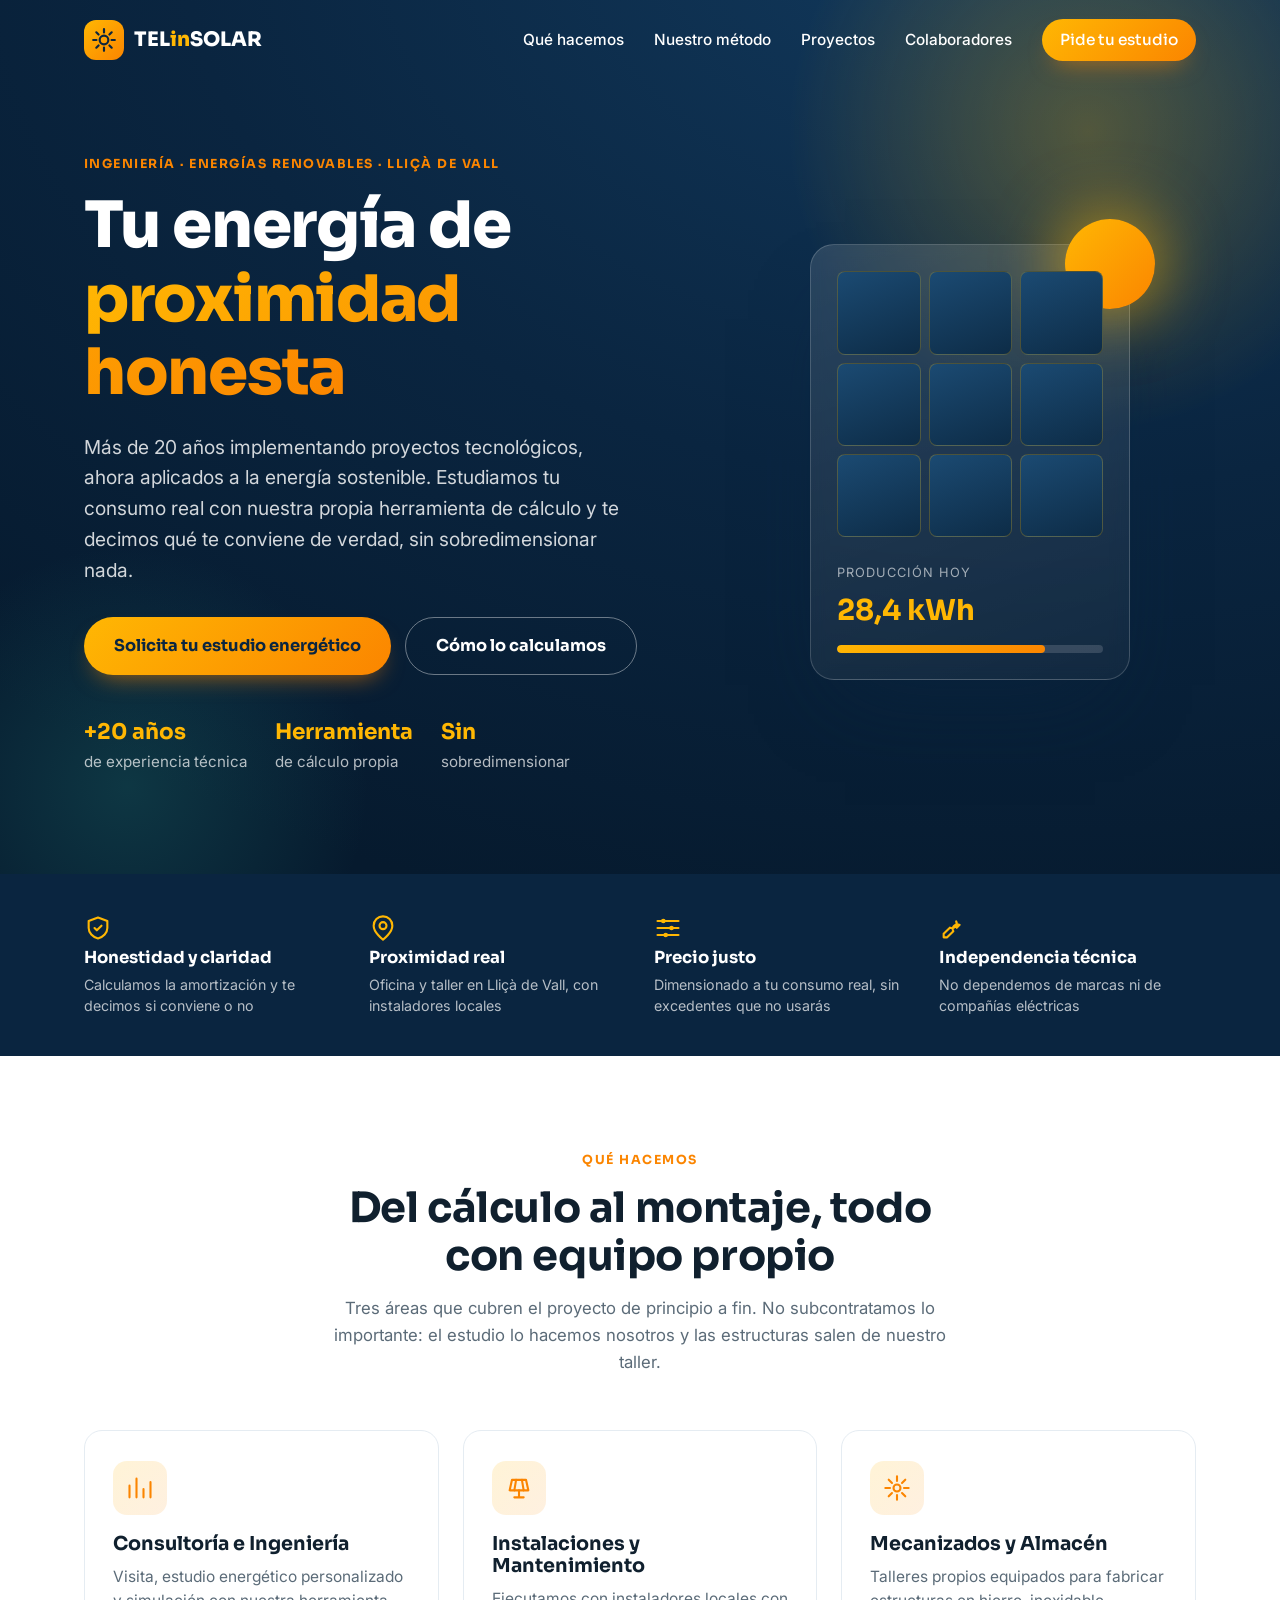
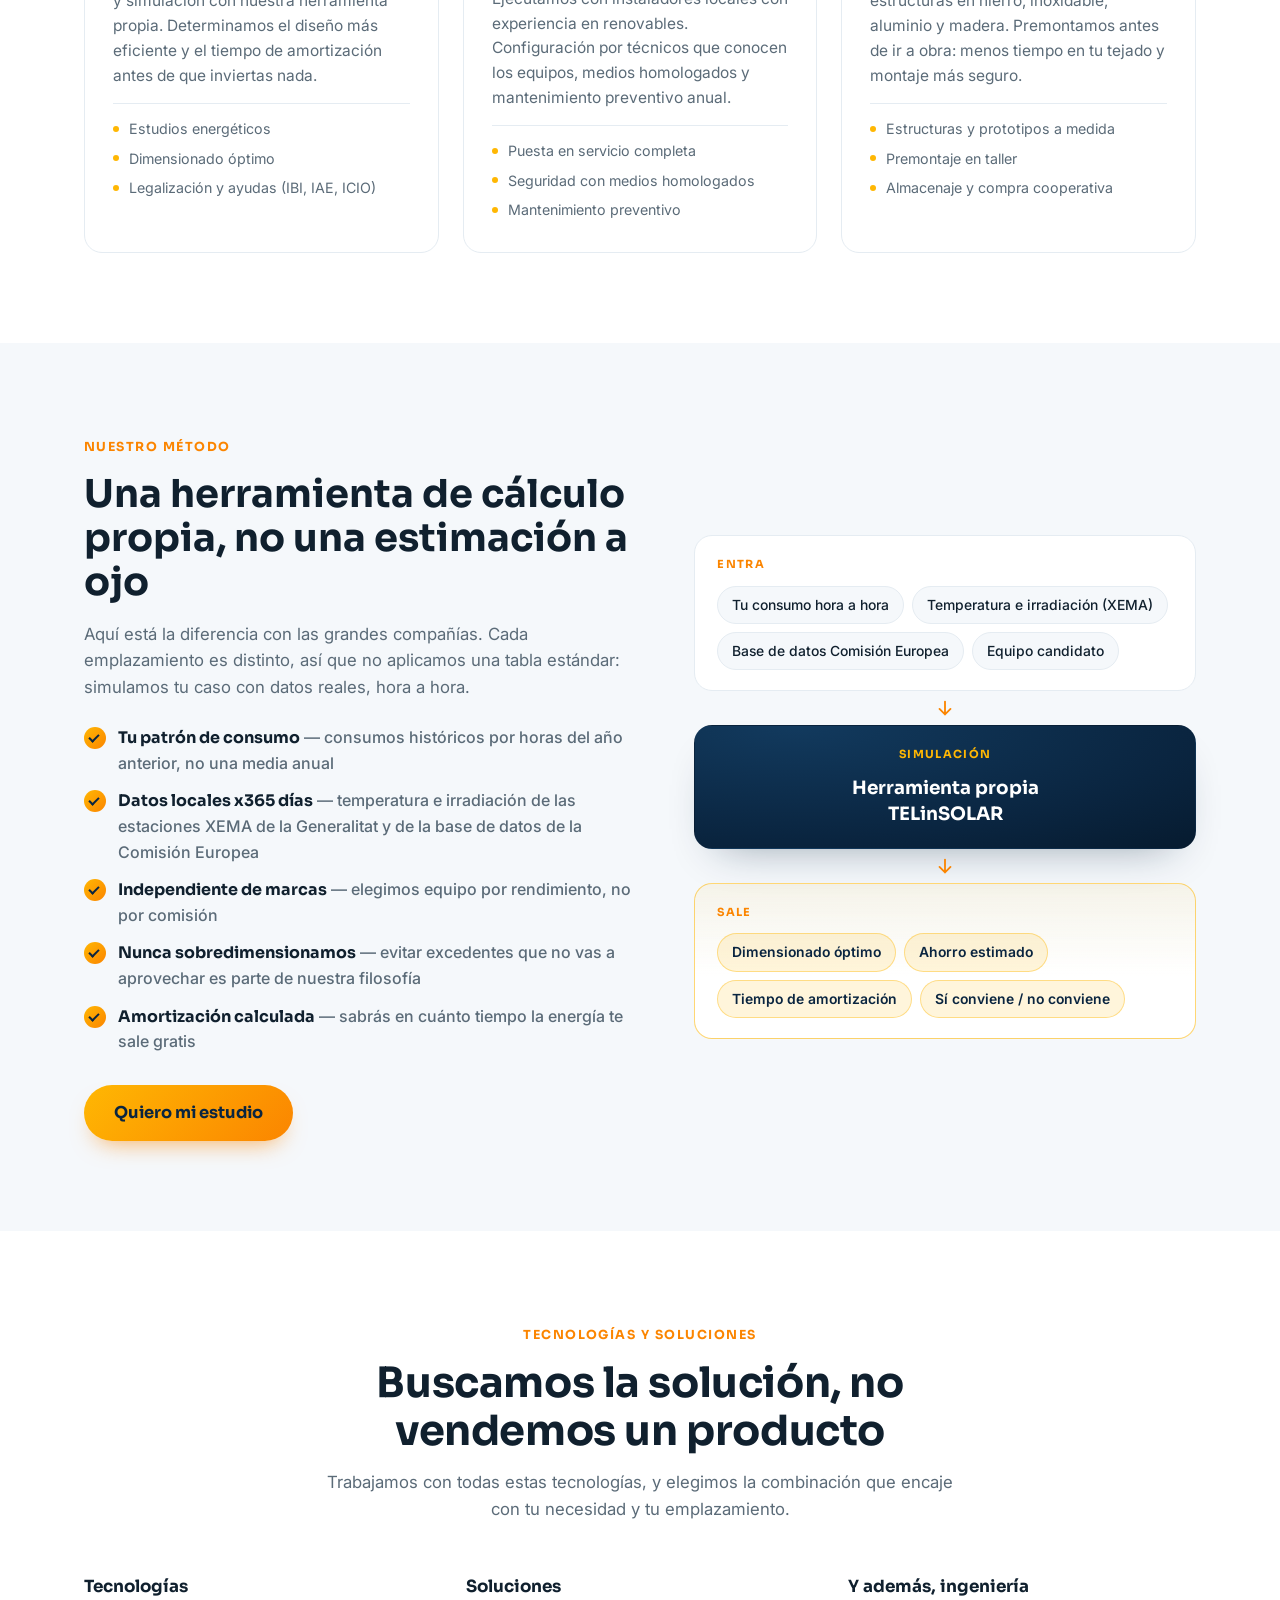
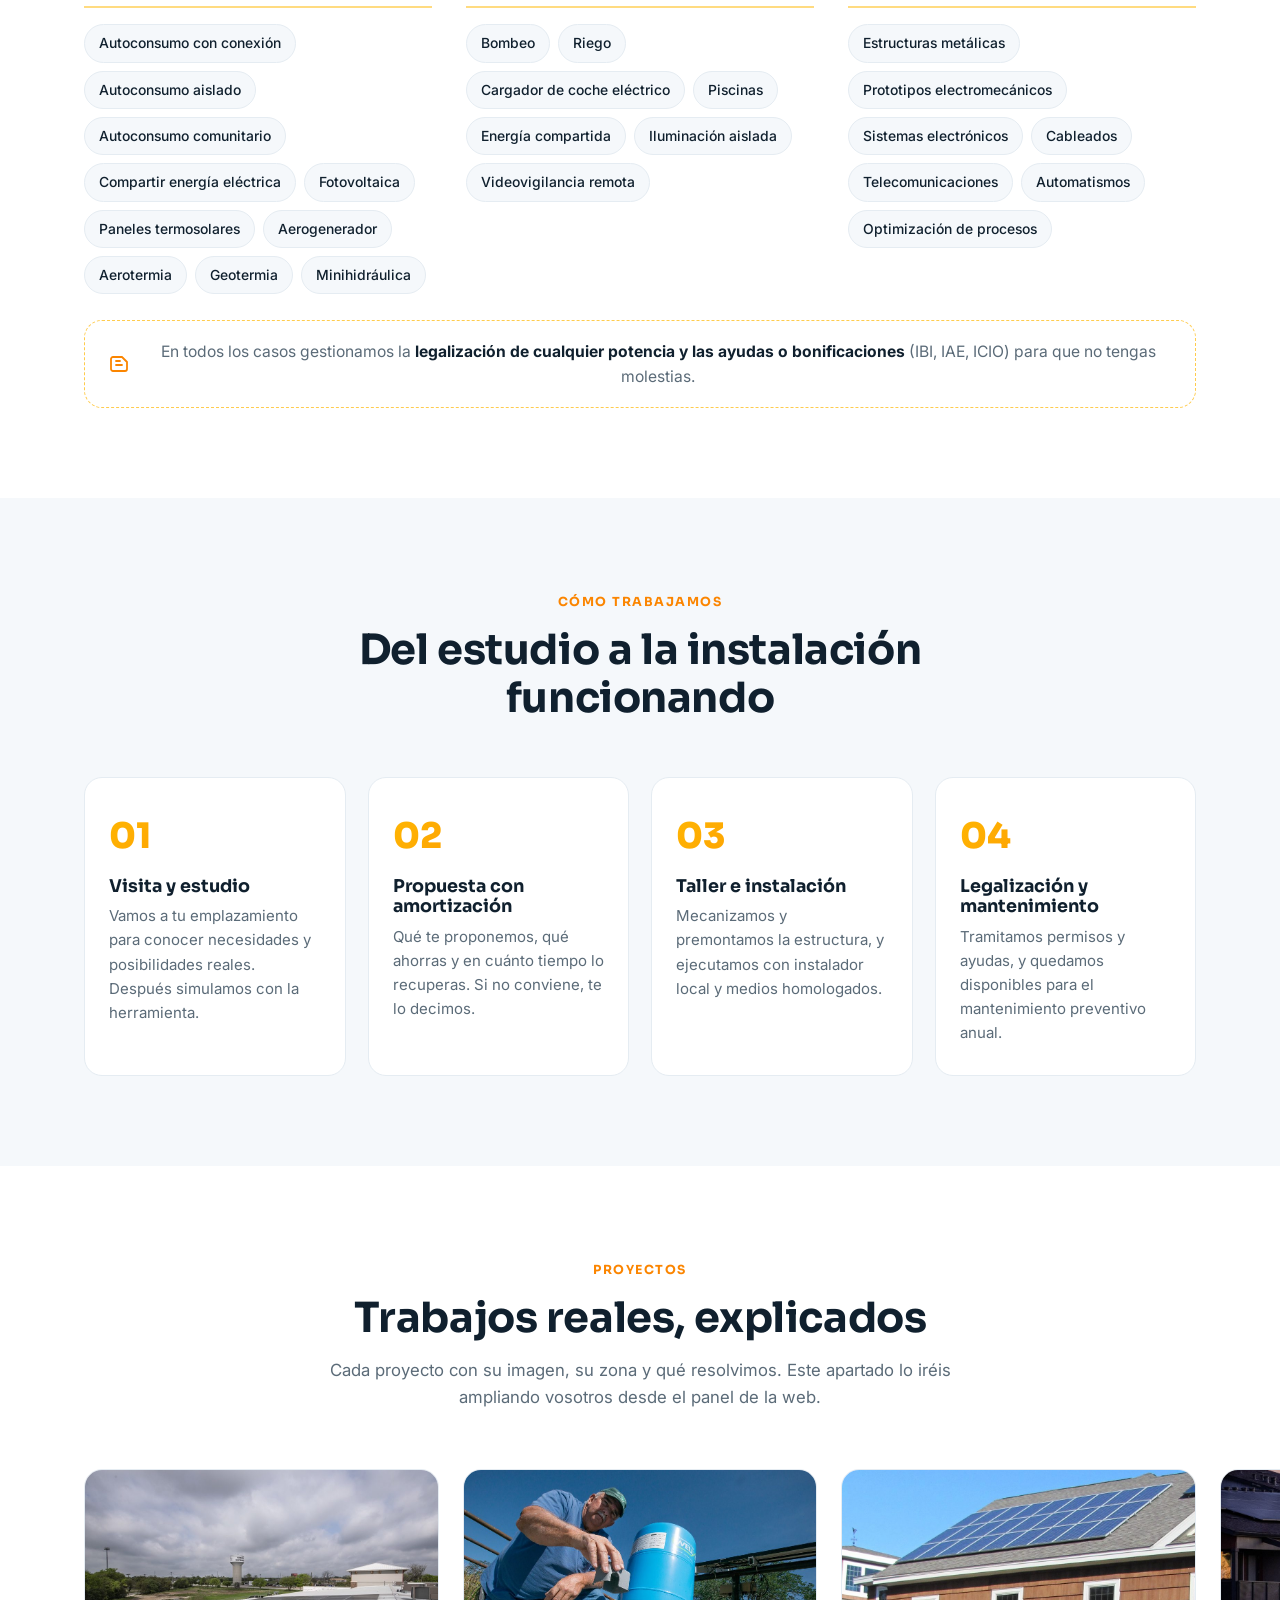
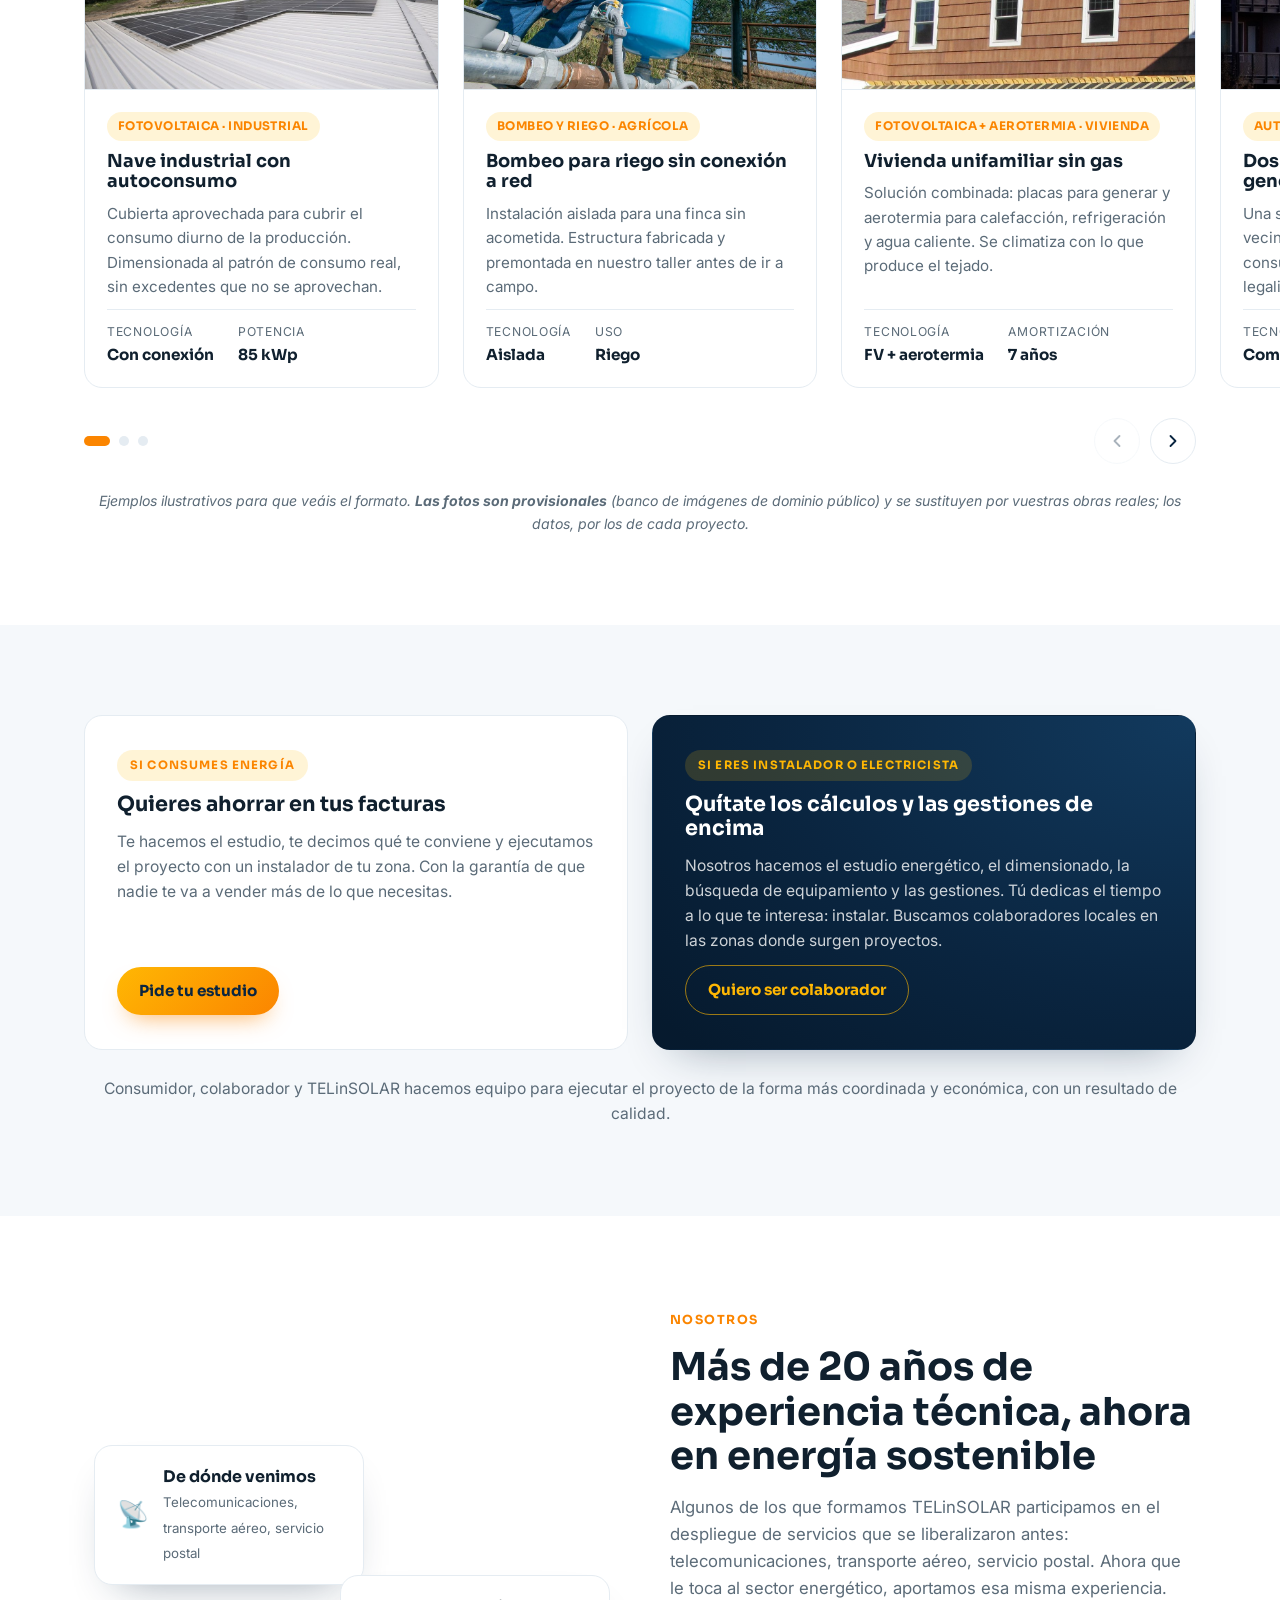
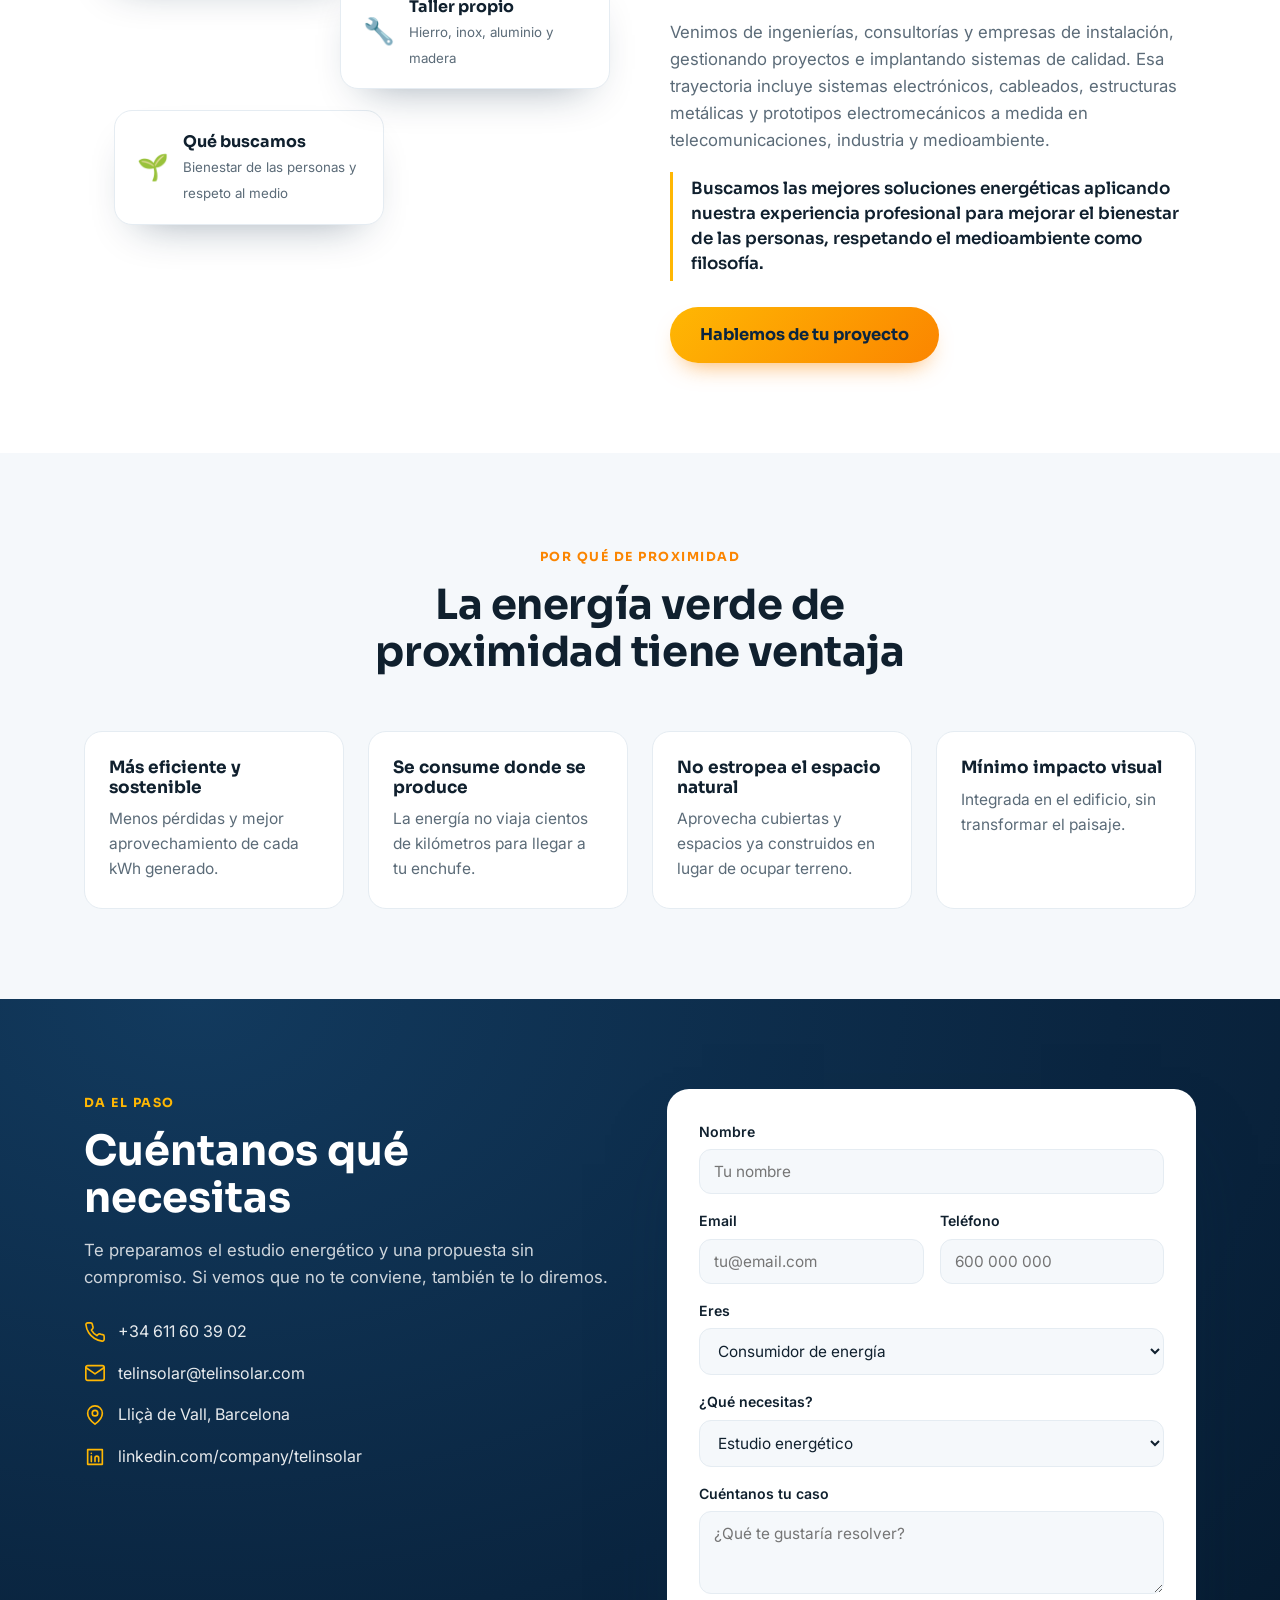
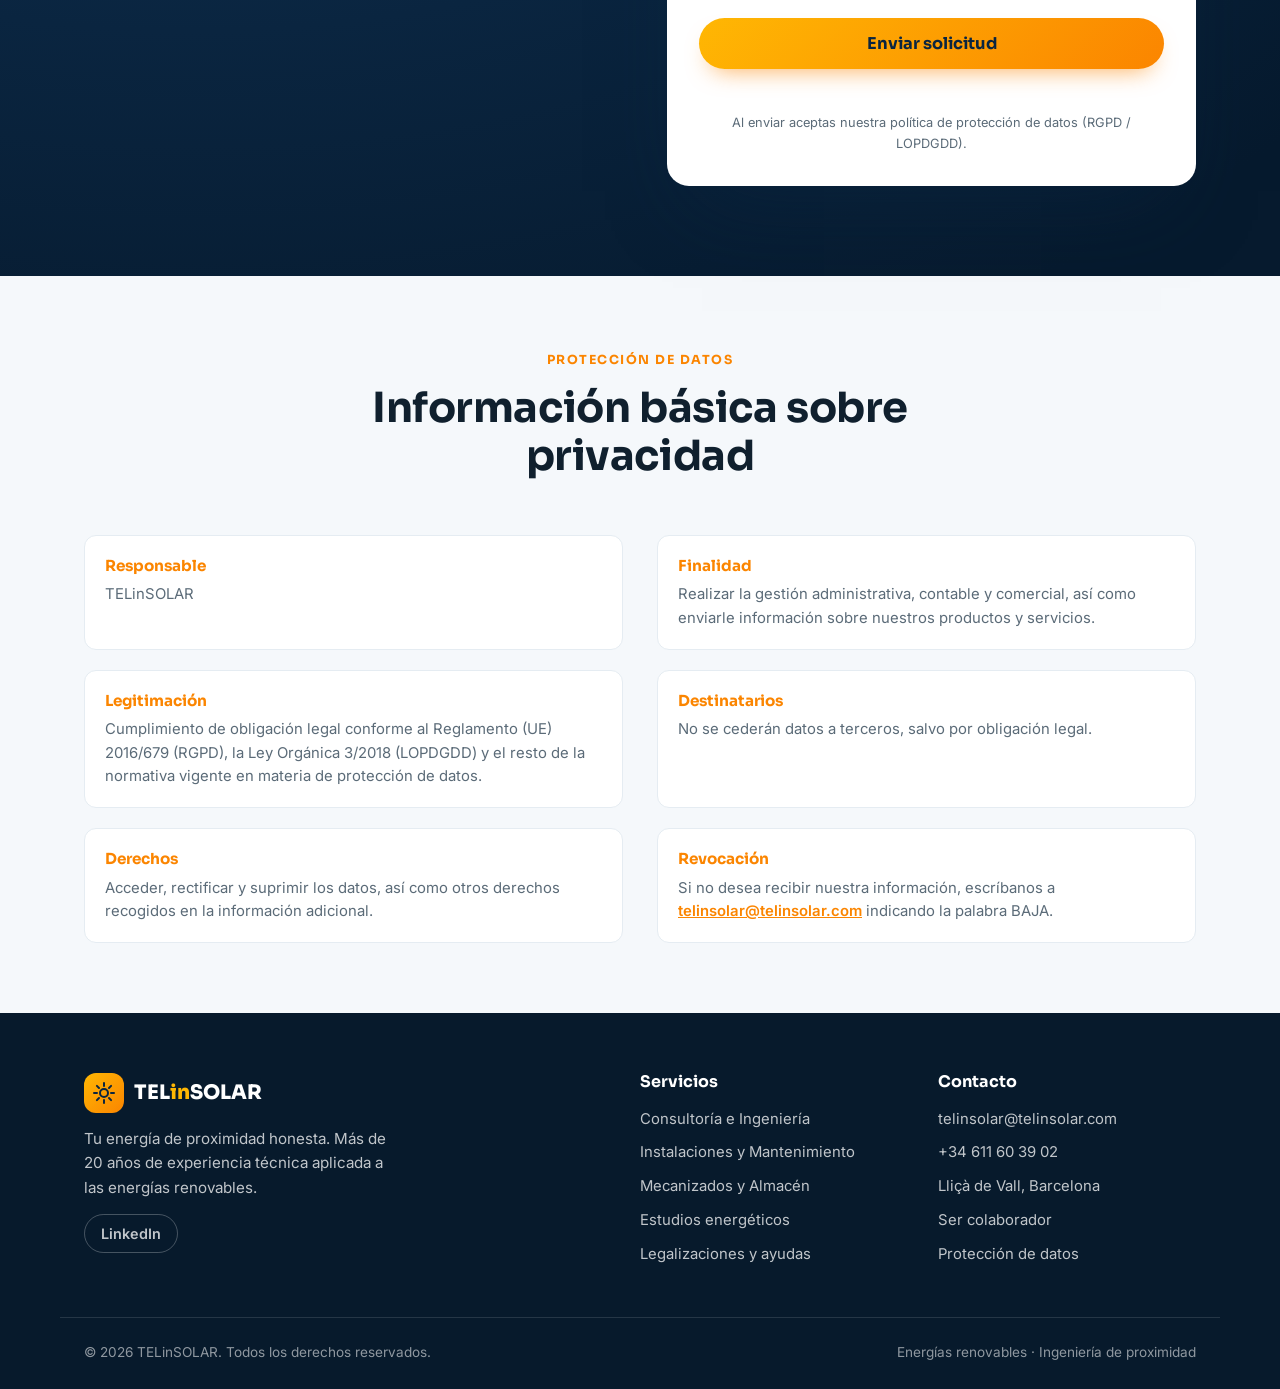
==== static/telinsolar/index.html @ 0b1fdc97 "feat: publish TELinSOLAR mockup at /telinsolar/ Static client mockup served from Hugo's static dir. " ====
<!DOCTYPE html>
<html lang="es">
<head>
    <meta charset="UTF-8">
    <meta name="viewport" content="width=device-width, initial-scale=1.0">
    <meta name="robots" content="noindex, nofollow">
    <!-- Maqueta de trabajo: no indexar. Se retira al publicar en el dominio del cliente. -->
    <title>TELinSOLAR — Tu energía de proximidad honesta | Ingeniería y energías renovables en Lliçà de Vall</title>
    <meta name="description" content="Más de 20 años de experiencia en proyectos tecnológicos y energías renovables. Estudios energéticos con herramienta propia de cálculo, fotovoltaica, termosolar, eólica, aerotermia y geotermia. Ingeniería, instalación, mecanizados y legalizaciones. Lliçà de Vall, Barcelona.">
    <meta name="keywords" content="energía solar, fotovoltaica, autoconsumo, termosolar, eólica, aerotermia, geotermia, minihidráulica, estudios energéticos, legalización instalaciones, Lliçà de Vall, Vallès Oriental, Barcelona">
    <link rel="preconnect" href="https://fonts.googleapis.com">
    <link rel="preconnect" href="https://fonts.gstatic.com" crossorigin>
    <link href="https://fonts.googleapis.com/css2?family=Sora:wght@400;600;700;800&family=Inter:wght@400;500;600&display=swap" rel="stylesheet">
    <link rel="stylesheet" href="styles.css">
</head>
<body>
    <!-- Header -->
    <header class="header" id="header">
        <nav class="nav container">
            <a href="#inicio" class="logo" aria-label="TELinSOLAR inicio">
                <span class="logo-mark" aria-hidden="true">
                    <svg viewBox="0 0 24 24" width="26" height="26" fill="none" stroke="currentColor" stroke-width="2" stroke-linecap="round" stroke-linejoin="round">
                        <circle cx="12" cy="12" r="4"></circle>
                        <path d="M12 2v3M12 19v3M2 12h3M19 12h3M4.9 4.9l2.1 2.1M17 17l2.1 2.1M4.9 19.1l2.1-2.1M17 7l2.1-2.1"></path>
                    </svg>
                </span>
                <span class="logo-text">TEL<strong>in</strong>SOLAR</span>
            </a>
            <ul class="nav-links" id="navLinks">
                <li><a href="#servicios">Qué hacemos</a></li>
                <li><a href="#herramienta">Nuestro método</a></li>
                <li><a href="#proyectos">Proyectos</a></li>
                <li><a href="#colaboradores">Colaboradores</a></li>
                <li><a href="#contacto" class="btn btn-sm">Pide tu estudio</a></li>
            </ul>
            <button class="nav-toggle" id="navToggle" aria-label="Abrir menú" aria-expanded="false">
                <span></span><span></span><span></span>
            </button>
        </nav>
    </header>

    <!-- Hero -->
    <section class="hero" id="inicio">
        <div class="hero-bg" aria-hidden="true"></div>
        <div class="container hero-inner">
            <div class="hero-content">
                <span class="eyebrow">Ingeniería · Energías renovables · Lliçà de Vall</span>
                <h1>Tu energía de<br><span class="grad">proximidad honesta</span></h1>
                <p class="lead">Más de 20 años implementando proyectos tecnológicos, ahora aplicados a la energía sostenible. Estudiamos tu consumo real con nuestra propia herramienta de cálculo y te decimos qué te conviene de verdad, sin sobredimensionar nada.</p>
                <div class="hero-actions">
                    <a href="#contacto" class="btn btn-lg">Solicita tu estudio energético</a>
                    <a href="#herramienta" class="btn btn-ghost btn-lg">Cómo lo calculamos</a>
                </div>
                <ul class="hero-trust">
                    <li><strong>+20 años</strong> de experiencia técnica</li>
                    <li><strong>Herramienta</strong> de cálculo propia</li>
                    <li><strong>Sin</strong> sobredimensionar</li>
                </ul>
            </div>
            <div class="hero-panel" aria-hidden="true">
                <div class="panel-card">
                    <div class="panel-sun"></div>
                    <div class="panel-grid">
                        <span></span><span></span><span></span>
                        <span></span><span></span><span></span>
                        <span></span><span></span><span></span>
                    </div>
                    <div class="panel-stat">
                        <span class="panel-stat-label">Producción hoy</span>
                        <span class="panel-stat-value">28,4 kWh</span>
                        <div class="panel-bar"><i></i></div>
                    </div>
                </div>
            </div>
        </div>
    </section>

    <!-- Pillars strip -->
    <section class="strip">
        <div class="container strip-inner">
            <div class="pillar">
                <svg viewBox="0 0 24 24" fill="none" stroke="currentColor" stroke-width="1.8" stroke-linecap="round" stroke-linejoin="round" aria-hidden="true"><path d="M12 3 4 6v6c0 4.2 3.4 7.8 8 9 4.6-1.2 8-4.8 8-9V6l-8-3Z"></path><path d="m9 12 2 2 4-4"></path></svg>
                <strong>Honestidad y claridad</strong>
                <span>Calculamos la amortización y te decimos si conviene o no</span>
            </div>
            <div class="pillar">
                <svg viewBox="0 0 24 24" fill="none" stroke="currentColor" stroke-width="1.8" stroke-linecap="round" stroke-linejoin="round" aria-hidden="true"><path d="M20 10c0 6-8 12-8 12s-8-6-8-12a8 8 0 0 1 16 0Z"></path><circle cx="12" cy="10" r="3"></circle></svg>
                <strong>Proximidad real</strong>
                <span>Oficina y taller en Lliçà de Vall, con instaladores locales</span>
            </div>
            <div class="pillar">
                <svg viewBox="0 0 24 24" fill="none" stroke="currentColor" stroke-width="1.8" stroke-linecap="round" stroke-linejoin="round" aria-hidden="true"><path d="M3 6h18M3 12h18M3 18h18"></path><circle cx="8" cy="6" r="2" fill="currentColor" stroke="none"></circle><circle cx="15" cy="12" r="2" fill="currentColor" stroke="none"></circle><circle cx="10" cy="18" r="2" fill="currentColor" stroke="none"></circle></svg>
                <strong>Precio justo</strong>
                <span>Dimensionado a tu consumo real, sin excedentes que no usarás</span>
            </div>
            <div class="pillar">
                <svg viewBox="0 0 24 24" fill="none" stroke="currentColor" stroke-width="1.8" stroke-linecap="round" stroke-linejoin="round" aria-hidden="true"><path d="M14.7 6.3a4 4 0 0 1-5.4 5.4L4 17v3h3l5.3-5.3a4 4 0 0 1 5.4-5.4l-2.5 2.5"></path></svg>
                <strong>Independencia técnica</strong>
                <span>No dependemos de marcas ni de compañías eléctricas</span>
            </div>
        </div>
    </section>

    <!-- Services: their 3 real pillars -->
    <section class="section" id="servicios">
        <div class="container">
            <div class="section-head">
                <span class="eyebrow">Qué hacemos</span>
                <h2>Del cálculo al montaje, todo con equipo propio</h2>
                <p>Tres áreas que cubren el proyecto de principio a fin. No subcontratamos lo importante: el estudio lo hacemos nosotros y las estructuras salen de nuestro taller.</p>
            </div>
            <div class="cards cards-3">
                <article class="card">
                    <div class="card-icon">
                        <svg viewBox="0 0 24 24" fill="none" stroke="currentColor" stroke-width="1.8" stroke-linecap="round" stroke-linejoin="round"><path d="M3 20V10M9 20V4M15 20v-7M21 20V7"></path></svg>
                    </div>
                    <h3>Consultoría e Ingeniería</h3>
                    <p>Visita, estudio energético personalizado y simulación con nuestra herramienta propia. Determinamos el diseño más eficiente y el tiempo de amortización antes de que inviertas nada.</p>
                    <ul class="mini-list">
                        <li>Estudios energéticos</li>
                        <li>Dimensionado óptimo</li>
                        <li>Legalización y ayudas (IBI, IAE, ICIO)</li>
                    </ul>
                </article>
                <article class="card">
                    <div class="card-icon">
                        <svg viewBox="0 0 24 24" fill="none" stroke="currentColor" stroke-width="1.8" stroke-linecap="round" stroke-linejoin="round"><path d="M4 14h16l-2-9H6l-2 9Z"></path><path d="M12 14v6M8 20h8M9.5 5 8 14M14.5 5 16 14"></path></svg>
                    </div>
                    <h3>Instalaciones y Mantenimiento</h3>
                    <p>Ejecutamos con instaladores locales con experiencia en renovables. Configuración por técnicos que conocen los equipos, medios homologados y mantenimiento preventivo anual.</p>
                    <ul class="mini-list">
                        <li>Puesta en servicio completa</li>
                        <li>Seguridad con medios homologados</li>
                        <li>Mantenimiento preventivo</li>
                    </ul>
                </article>
                <article class="card">
                    <div class="card-icon">
                        <svg viewBox="0 0 24 24" fill="none" stroke="currentColor" stroke-width="1.8" stroke-linecap="round" stroke-linejoin="round"><path d="M12 2v4M12 18v4M4.9 4.9l2.8 2.8M16.3 16.3l2.8 2.8M2 12h4M18 12h4M4.9 19.1l2.8-2.8M16.3 7.7l2.8-2.8"></path><circle cx="12" cy="12" r="3"></circle></svg>
                    </div>
                    <h3>Mecanizados y Almacén</h3>
                    <p>Talleres propios equipados para fabricar estructuras en hierro, inoxidable, aluminio y madera. Premontamos antes de ir a obra: menos tiempo en tu tejado y montaje más seguro.</p>
                    <ul class="mini-list">
                        <li>Estructuras y prototipos a medida</li>
                        <li>Premontaje en taller</li>
                        <li>Almacenaje y compra cooperativa</li>
                    </ul>
                </article>
            </div>
        </div>
    </section>

    <!-- The proprietary tool: their strongest differentiator -->
    <section class="section section-alt" id="herramienta">
        <div class="container tool-grid">
            <div class="tool-content">
                <span class="eyebrow">Nuestro método</span>
                <h2>Una herramienta de cálculo propia, no una estimación a ojo</h2>
                <p>Aquí está la diferencia con las grandes compañías. Cada emplazamiento es distinto, así que no aplicamos una tabla estándar: simulamos tu caso con datos reales, hora a hora.</p>
                <ul class="check-list">
                    <li><strong>Tu patrón de consumo</strong> — consumos históricos por horas del año anterior, no una media anual</li>
                    <li><strong>Datos locales x365 días</strong> — temperatura e irradiación de las estaciones XEMA de la Generalitat y de la base de datos de la Comisión Europea</li>
                    <li><strong>Independiente de marcas</strong> — elegimos equipo por rendimiento, no por comisión</li>
                    <li><strong>Nunca sobredimensionamos</strong> — evitar excedentes que no vas a aprovechar es parte de nuestra filosofía</li>
                    <li><strong>Amortización calculada</strong> — sabrás en cuánto tiempo la energía te sale gratis</li>
                </ul>
                <a href="#contacto" class="btn btn-lg">Quiero mi estudio</a>
            </div>
            <div class="tool-visual" role="img" aria-label="Esquema del método: entran tu patrón de consumo, los datos meteorológicos locales y las características del equipo; la herramienta simula; y sale el dimensionado óptimo con su amortización.">
                <div class="flow-step">
                    <span class="flow-label">Entra</span>
                    <div class="flow-items">
                        <span class="chip">Tu consumo hora a hora</span>
                        <span class="chip">Temperatura e irradiación (XEMA)</span>
                        <span class="chip">Base de datos Comisión Europea</span>
                        <span class="chip">Equipo candidato</span>
                    </div>
                </div>
                <div class="flow-arrow" aria-hidden="true">
                    <svg viewBox="0 0 24 24" fill="none" stroke="currentColor" stroke-width="2" stroke-linecap="round" stroke-linejoin="round"><path d="M12 5v14M6 13l6 6 6-6"></path></svg>
                </div>
                <div class="flow-step flow-core">
                    <span class="flow-label light">Simulación</span>
                    <strong>Herramienta propia<br>TELinSOLAR</strong>
                </div>
                <div class="flow-arrow" aria-hidden="true">
                    <svg viewBox="0 0 24 24" fill="none" stroke="currentColor" stroke-width="2" stroke-linecap="round" stroke-linejoin="round"><path d="M12 5v14M6 13l6 6 6-6"></path></svg>
                </div>
                <div class="flow-step flow-out">
                    <span class="flow-label">Sale</span>
                    <div class="flow-items">
                        <span class="chip chip-out">Dimensionado óptimo</span>
                        <span class="chip chip-out">Ahorro estimado</span>
                        <span class="chip chip-out">Tiempo de amortización</span>
                        <span class="chip chip-out">Sí conviene / no conviene</span>
                    </div>
                </div>
            </div>
        </div>
    </section>

    <!-- Technologies & solutions -->
    <section class="section" id="tecnologias">
        <div class="container">
            <div class="section-head">
                <span class="eyebrow">Tecnologías y soluciones</span>
                <h2>Buscamos la solución, no vendemos un producto</h2>
                <p>Trabajamos con todas estas tecnologías, y elegimos la combinación que encaje con tu necesidad y tu emplazamiento.</p>
            </div>
            <div class="taggroups">
                <div class="taggroup">
                    <h3>Tecnologías</h3>
                    <div class="tagcloud">
                        <span class="chip">Autoconsumo con conexión</span>
                        <span class="chip">Autoconsumo aislado</span>
                        <span class="chip">Autoconsumo comunitario</span>
                        <span class="chip">Compartir energía eléctrica</span>
                        <span class="chip">Fotovoltaica</span>
                        <span class="chip">Paneles termosolares</span>
                        <span class="chip">Aerogenerador</span>
                        <span class="chip">Aerotermia</span>
                        <span class="chip">Geotermia</span>
                        <span class="chip">Minihidráulica</span>
                    </div>
                </div>
                <div class="taggroup">
                    <h3>Soluciones</h3>
                    <div class="tagcloud">
                        <span class="chip">Bombeo</span>
                        <span class="chip">Riego</span>
                        <span class="chip">Cargador de coche eléctrico</span>
                        <span class="chip">Piscinas</span>
                        <span class="chip">Energía compartida</span>
                        <span class="chip">Iluminación aislada</span>
                        <span class="chip">Videovigilancia remota</span>
                    </div>
                </div>
                <div class="taggroup">
                    <h3>Y además, ingeniería</h3>
                    <div class="tagcloud">
                        <span class="chip">Estructuras metálicas</span>
                        <span class="chip">Prototipos electromecánicos</span>
                        <span class="chip">Sistemas electrónicos</span>
                        <span class="chip">Cableados</span>
                        <span class="chip">Telecomunicaciones</span>
                        <span class="chip">Automatismos</span>
                        <span class="chip">Optimización de procesos</span>
                    </div>
                </div>
            </div>
            <div class="hub-base">
                <svg viewBox="0 0 24 24" fill="none" stroke="currentColor" stroke-width="1.8" stroke-linecap="round" stroke-linejoin="round" aria-hidden="true"><path d="M4 17V7a2 2 0 0 1 2-2h9l5 5v7a2 2 0 0 1-2 2H6a2 2 0 0 1-2-2Z"></path><path d="M9 9h4M9 13h6"></path></svg>
                <span>En todos los casos gestionamos la <strong>legalización de cualquier potencia y las ayudas o bonificaciones</strong> (IBI, IAE, ICIO) para que no tengas molestias.</span>
            </div>
        </div>
    </section>

    <!-- Process -->
    <section class="section section-alt" id="proceso">
        <div class="container">
            <div class="section-head">
                <span class="eyebrow">Cómo trabajamos</span>
                <h2>Del estudio a la instalación funcionando</h2>
            </div>
            <div class="steps">
                <div class="step">
                    <span class="step-num">01</span>
                    <h3>Visita y estudio</h3>
                    <p>Vamos a tu emplazamiento para conocer necesidades y posibilidades reales. Después simulamos con la herramienta.</p>
                </div>
                <div class="step">
                    <span class="step-num">02</span>
                    <h3>Propuesta con amortización</h3>
                    <p>Qué te proponemos, qué ahorras y en cuánto tiempo lo recuperas. Si no conviene, te lo decimos.</p>
                </div>
                <div class="step">
                    <span class="step-num">03</span>
                    <h3>Taller e instalación</h3>
                    <p>Mecanizamos y premontamos la estructura, y ejecutamos con instalador local y medios homologados.</p>
                </div>
                <div class="step">
                    <span class="step-num">04</span>
                    <h3>Legalización y mantenimiento</h3>
                    <p>Tramitamos permisos y ayudas, y quedamos disponibles para el mantenimiento preventivo anual.</p>
                </div>
            </div>
        </div>
    </section>

    <!-- Projects carousel -->
    <section class="section" id="proyectos">
        <div class="container">
            <div class="section-head">
                <span class="eyebrow">Proyectos</span>
                <h2>Trabajos reales, explicados</h2>
                <p>Cada proyecto con su imagen, su zona y qué resolvimos. Este apartado lo iréis ampliando vosotros desde el panel de la web.</p>
            </div>
        </div>

        <div class="carousel" role="region" aria-roledescription="carrusel" aria-label="Proyectos de TELinSOLAR">
            <ul class="carousel-track" id="projectsTrack" tabindex="0" aria-label="Lista de proyectos. Usa las flechas del teclado para desplazarte.">
                <li class="project-card">
                    <div class="pv">
                        <img src="assets/img/proyecto-01-nave-industrial.jpg"
                             width="1024" height="640"
                             alt="Cubierta metálica de nave industrial cubierta de placas fotovoltaicas"
                             loading="lazy" decoding="async">
                    </div>
                    <div class="project-body">
                        <span class="tag">Fotovoltaica · Industrial</span>
                        <h3>Nave industrial con autoconsumo</h3>
                        <p>Cubierta aprovechada para cubrir el consumo diurno de la producción. Dimensionada al patrón de consumo real, sin excedentes que no se aprovechan.</p>
                        <ul class="project-meta">
                            <li><span>Tecnología</span><strong>Con conexión</strong></li>
                            <li><span>Potencia</span><strong>85 kWp</strong></li>
                        </ul>
                    </div>
                </li>

                <li class="project-card">
                    <div class="pv">
                        <img src="assets/img/proyecto-02-bombeo-riego.jpg"
                             width="1023" height="639"
                             alt="Técnico ajustando un grupo de bombeo alimentado con energía solar en una finca"
                             loading="lazy" decoding="async">
                    </div>
                    <div class="project-body">
                        <span class="tag">Bombeo y riego · Agrícola</span>
                        <h3>Bombeo para riego sin conexión a red</h3>
                        <p>Instalación aislada para una finca sin acometida. Estructura fabricada y premontada en nuestro taller antes de ir a campo.</p>
                        <ul class="project-meta">
                            <li><span>Tecnología</span><strong>Aislada</strong></li>
                            <li><span>Uso</span><strong>Riego</strong></li>
                        </ul>
                    </div>
                </li>

                <li class="project-card">
                    <div class="pv">
                        <img src="assets/img/proyecto-03-vivienda-aerotermia.jpg"
                             width="1024" height="640"
                             alt="Vivienda unifamiliar con placas solares instaladas en el tejado"
                             loading="lazy" decoding="async">
                    </div>
                    <div class="project-body">
                        <span class="tag">Fotovoltaica + Aerotermia · Vivienda</span>
                        <h3>Vivienda unifamiliar sin gas</h3>
                        <p>Solución combinada: placas para generar y aerotermia para calefacción, refrigeración y agua caliente. Se climatiza con lo que produce el tejado.</p>
                        <ul class="project-meta">
                            <li><span>Tecnología</span><strong>FV + aerotermia</strong></li>
                            <li><span>Amortización</span><strong>7 años</strong></li>
                        </ul>
                    </div>
                </li>

                <li class="project-card">
                    <div class="pv">
                        <img src="assets/img/proyecto-04-autoconsumo-comunitario.jpg"
                             width="960" height="600"
                             alt="Bloque de viviendas con placas solares en la cubierta al atardecer"
                             loading="lazy" decoding="async">
                    </div>
                    <div class="project-body">
                        <span class="tag">Autoconsumo comunitario · Vecinos</span>
                        <h3>Dos bloques compartiendo generación</h3>
                        <p>Una sola instalación repartida entre varios vecinos, con el reparto ajustado al consumo de cada vivienda. Tramitación y legalización incluidas.</p>
                        <ul class="project-meta">
                            <li><span>Tecnología</span><strong>Comunitario</strong></li>
                            <li><span>Viviendas</span><strong>14</strong></li>
                        </ul>
                    </div>
                </li>

                <li class="project-card">
                    <div class="pv">
                        <img src="assets/img/proyecto-05-cargador-ve.jpg"
                             width="1024" height="640"
                             alt="Coche eléctrico conectado a un punto de recarga"
                             loading="lazy" decoding="async">
                    </div>
                    <div class="project-body">
                        <span class="tag">Cargador VE · Comercio</span>
                        <h3>Punto de recarga alimentado con solar</h3>
                        <p>Cargador para vehículo eléctrico integrado con la instalación fotovoltaica, para recargar con energía propia en las horas de sol.</p>
                        <ul class="project-meta">
                            <li><span>Tecnología</span><strong>FV + recarga</strong></li>
                            <li><span>Puntos</span><strong>2</strong></li>
                        </ul>
                    </div>
                </li>

                <li class="project-card">
                    <div class="pv">
                        <img src="assets/img/proyecto-06-termosolar-acs.jpg"
                             width="1024" height="640"
                             alt="Batería de captadores solares inclinados sobre una cubierta plana"
                             loading="lazy" decoding="async">
                    </div>
                    <div class="project-body">
                        <span class="tag">Termosolar · Agua caliente</span>
                        <h3>Paneles termosolares para ACS</h3>
                        <p>Agua caliente sanitaria aprovechando el sol directamente, con acumulador. Apoyo a la calefacción en los meses fríos.</p>
                        <ul class="project-meta">
                            <li><span>Tecnología</span><strong>Termosolar</strong></li>
                            <li><span>Acumulación</span><strong>300 l</strong></li>
                        </ul>
                    </div>
                </li>

                <li class="project-card">
                    <div class="pv">
                        <img src="assets/img/proyecto-07-estructura-mecanizados.jpg"
                             width="1200" height="750"
                             alt="Estructura metálica galvanizada montada para soportar equipos"
                             loading="lazy" decoding="async">
                    </div>
                    <div class="project-body">
                        <span class="tag">Mecanizados · Prototipo</span>
                        <h3>Estructura y prototipo a medida</h3>
                        <p>Cuando la solución estándar no existe, la fabricamos. Estructura en inoxidable y aluminio, verificada y premontada en taller antes de subir a obra.</p>
                        <ul class="project-meta">
                            <li><span>Material</span><strong>Inox / aluminio</strong></li>
                            <li><span>Premontaje</span><strong>En taller</strong></li>
                        </ul>
                    </div>
                </li>

                <li class="project-card">
                    <div class="pv">
                        <img src="assets/img/proyecto-08-aislada-vigilancia.jpg"
                             width="960" height="600"
                             alt="Dos cámaras de videovigilancia sobre un poste contra el cielo"
                             loading="lazy" decoding="async">
                    </div>
                    <div class="project-body">
                        <span class="tag">Aislada · Vigilancia e iluminación</span>
                        <h3>Iluminación y videovigilancia remota</h3>
                        <p>Punto autónomo sin acometida eléctrica: alumbrado y cámara alimentados con solar y batería, con acceso remoto a las imágenes.</p>
                        <ul class="project-meta">
                            <li><span>Tecnología</span><strong>Aislada</strong></li>
                            <li><span>Conexión</span><strong>Remota</strong></li>
                        </ul>
                    </div>
                </li>
            </ul>

            <div class="container carousel-foot">
                <div class="carousel-dots" id="projectsDots" role="group" aria-label="Ir a un grupo de proyectos"></div>
                <div class="carousel-nav">
                    <button type="button" class="carousel-btn" id="projectsPrev" aria-label="Proyectos anteriores">
                        <svg viewBox="0 0 24 24" fill="none" stroke="currentColor" stroke-width="2.2" stroke-linecap="round" stroke-linejoin="round" aria-hidden="true"><path d="M15 18l-6-6 6-6"></path></svg>
                    </button>
                    <button type="button" class="carousel-btn" id="projectsNext" aria-label="Proyectos siguientes">
                        <svg viewBox="0 0 24 24" fill="none" stroke="currentColor" stroke-width="2.2" stroke-linecap="round" stroke-linejoin="round" aria-hidden="true"><path d="M9 6l6 6-6 6"></path></svg>
                    </button>
                </div>
            </div>
        </div>

        <div class="container">
            <p class="projects-note">Ejemplos ilustrativos para que veáis el formato. <strong>Las fotos son provisionales</strong> (banco de imágenes de dominio público) y se sustituyen por vuestras obras reales; los datos, por los de cada proyecto.</p>
        </div>
    </section>

    <!-- Collaborators: the B2B funnel -->
    <section class="section section-alt" id="colaboradores">
        <div class="container collab-grid">
            <div class="collab-card">
                <span class="collab-badge">Si consumes energía</span>
                <h3>Quieres ahorrar en tus facturas</h3>
                <p>Te hacemos el estudio, te decimos qué te conviene y ejecutamos el proyecto con un instalador de tu zona. Con la garantía de que nadie te va a vender más de lo que necesitas.</p>
                <a href="#contacto" class="btn">Pide tu estudio</a>
            </div>
            <div class="collab-card collab-card-alt">
                <span class="collab-badge">Si eres instalador o electricista</span>
                <h3>Quítate los cálculos y las gestiones de encima</h3>
                <p>Nosotros hacemos el estudio energético, el dimensionado, la búsqueda de equipamiento y las gestiones. Tú dedicas el tiempo a lo que te interesa: instalar. Buscamos colaboradores locales en las zonas donde surgen proyectos.</p>
                <a href="#contacto" class="btn btn-outline">Quiero ser colaborador</a>
            </div>
        </div>
        <div class="container">
            <p class="collab-note">Consumidor, colaborador y TELinSOLAR hacemos equipo para ejecutar el proyecto de la forma más coordinada y económica, con un resultado de calidad.</p>
        </div>
    </section>

    <!-- About -->
    <section class="section" id="nosotros">
        <div class="container benefits-grid">
            <div class="benefits-visual" aria-hidden="true">
                <div class="bv-card bv-1">
                    <span class="bv-icon">📡</span>
                    <div><strong>De dónde venimos</strong><small>Telecomunicaciones, transporte aéreo, servicio postal</small></div>
                </div>
                <div class="bv-card bv-2">
                    <span class="bv-icon">🔧</span>
                    <div><strong>Taller propio</strong><small>Hierro, inox, aluminio y madera</small></div>
                </div>
                <div class="bv-card bv-3">
                    <span class="bv-icon">🌱</span>
                    <div><strong>Qué buscamos</strong><small>Bienestar de las personas y respeto al medio</small></div>
                </div>
            </div>
            <div class="benefits-content">
                <span class="eyebrow">Nosotros</span>
                <h2>Más de 20 años de experiencia técnica, ahora en energía sostenible</h2>
                <p>Algunos de los que formamos TELinSOLAR participamos en el despliegue de servicios que se liberalizaron antes: telecomunicaciones, transporte aéreo, servicio postal. Ahora que le toca al sector energético, aportamos esa misma experiencia.</p>
                <p>Venimos de ingenierías, consultorías y empresas de instalación, gestionando proyectos e implantando sistemas de calidad. Esa trayectoria incluye sistemas electrónicos, cableados, estructuras metálicas y prototipos electromecánicos a medida en telecomunicaciones, industria y medioambiente.</p>
                <p class="quote">Buscamos las mejores soluciones energéticas aplicando nuestra experiencia profesional para mejorar el bienestar de las personas, respetando el medioambiente como filosofía.</p>
                <a href="#contacto" class="btn btn-lg">Hablemos de tu proyecto</a>
            </div>
        </div>
    </section>

    <!-- Why local energy -->
    <section class="section section-alt" id="proximidad">
        <div class="container">
            <div class="section-head">
                <span class="eyebrow">Por qué de proximidad</span>
                <h2>La energía verde de proximidad tiene ventaja</h2>
            </div>
            <div class="cards cards-4">
                <article class="card card-slim">
                    <h3>Más eficiente y sostenible</h3>
                    <p>Menos pérdidas y mejor aprovechamiento de cada kWh generado.</p>
                </article>
                <article class="card card-slim">
                    <h3>Se consume donde se produce</h3>
                    <p>La energía no viaja cientos de kilómetros para llegar a tu enchufe.</p>
                </article>
                <article class="card card-slim">
                    <h3>No estropea el espacio natural</h3>
                    <p>Aprovecha cubiertas y espacios ya construidos en lugar de ocupar terreno.</p>
                </article>
                <article class="card card-slim">
                    <h3>Mínimo impacto visual</h3>
                    <p>Integrada en el edificio, sin transformar el paisaje.</p>
                </article>
            </div>
        </div>
    </section>

    <!-- CTA / Contact -->
    <section class="section cta-section" id="contacto">
        <div class="container cta-inner">
            <div class="cta-text">
                <span class="eyebrow light">Da el paso</span>
                <h2>Cuéntanos qué necesitas</h2>
                <p>Te preparamos el estudio energético y una propuesta sin compromiso. Si vemos que no te conviene, también te lo diremos.</p>
                <ul class="contact-details">
                    <li>
                        <svg viewBox="0 0 24 24" fill="none" stroke="currentColor" stroke-width="1.8" stroke-linecap="round" stroke-linejoin="round"><path d="M22 16.9v3a2 2 0 0 1-2.2 2 19.8 19.8 0 0 1-8.6-3.1 19.5 19.5 0 0 1-6-6 19.8 19.8 0 0 1-3.1-8.7A2 2 0 0 1 4.1 2h3a2 2 0 0 1 2 1.7c.1.9.4 1.8.7 2.7a2 2 0 0 1-.5 2.1L8.1 9.9a16 16 0 0 0 6 6l1.4-1.2a2 2 0 0 1 2.1-.5c.9.3 1.8.6 2.7.7a2 2 0 0 1 1.7 2Z"></path></svg>
                        <a href="tel:+34611603902">+34 611 60 39 02</a>
                    </li>
                    <li>
                        <svg viewBox="0 0 24 24" fill="none" stroke="currentColor" stroke-width="1.8" stroke-linecap="round" stroke-linejoin="round"><rect x="2" y="4" width="20" height="16" rx="2"></rect><path d="m22 6-10 7L2 6"></path></svg>
                        <a href="mailto:telinsolar@telinsolar.com">telinsolar@telinsolar.com</a>
                    </li>
                    <li>
                        <svg viewBox="0 0 24 24" fill="none" stroke="currentColor" stroke-width="1.8" stroke-linecap="round" stroke-linejoin="round"><path d="M20 10c0 6-8 12-8 12s-8-6-8-12a8 8 0 0 1 16 0Z"></path><circle cx="12" cy="10" r="3"></circle></svg>
                        <span>Lliçà de Vall, Barcelona</span>
                    </li>
                    <li>
                        <svg viewBox="0 0 24 24" fill="none" stroke="currentColor" stroke-width="1.8" stroke-linecap="round" stroke-linejoin="round"><path d="M4 4h16v16H4z"></path><path d="M8 11v6M8 8v.01M12 17v-4a2 2 0 0 1 4 0v4"></path></svg>
                        <a href="https://www.linkedin.com/company/telinsolar" target="_blank" rel="noopener noreferrer">linkedin.com/company/telinsolar</a>
                    </li>
                </ul>
            </div>
            <form class="cta-form" id="contactForm" novalidate>
                <div class="field">
                    <label for="name">Nombre</label>
                    <input type="text" id="name" name="name" placeholder="Tu nombre" required>
                </div>
                <div class="field-row">
                    <div class="field">
                        <label for="email">Email</label>
                        <input type="email" id="email" name="email" placeholder="tu@email.com" required>
                    </div>
                    <div class="field">
                        <label for="phone">Teléfono</label>
                        <input type="tel" id="phone" name="phone" placeholder="600 000 000">
                    </div>
                </div>
                <div class="field">
                    <label for="profile">Eres</label>
                    <select id="profile" name="profile">
                        <option value="consumidor">Consumidor de energía</option>
                        <option value="instalador">Instalador / electricista (colaborador)</option>
                        <option value="empresa">Empresa o industria</option>
                        <option value="comunidad">Comunidad de propietarios</option>
                    </select>
                </div>
                <div class="field">
                    <label for="type">¿Qué necesitas?</label>
                    <select id="type" name="type">
                        <option value="estudio">Estudio energético</option>
                        <option value="fotovoltaica">Fotovoltaica / autoconsumo</option>
                        <option value="termosolar">Paneles termosolares</option>
                        <option value="aerotermia">Aerotermia o geotermia</option>
                        <option value="eolica">Eólica o minihidráulica</option>
                        <option value="bombeo">Bombeo, riego o piscina</option>
                        <option value="cargador">Cargador de coche eléctrico</option>
                        <option value="mecanizados">Estructuras o prototipos a medida</option>
                        <option value="legalizacion">Legalización de instalación</option>
                        <option value="otro">Otro / no lo sé aún</option>
                    </select>
                </div>
                <div class="field">
                    <label for="message">Cuéntanos tu caso</label>
                    <textarea id="message" name="message" rows="3" placeholder="¿Qué te gustaría resolver?"></textarea>
                </div>
                <button type="submit" class="btn btn-lg btn-block">Enviar solicitud</button>
                <p class="form-note" id="formNote" role="status"></p>
                <p class="privacy-note">Al enviar aceptas nuestra <a href="#privacidad">política de protección de datos</a> (RGPD / LOPDGDD).</p>
            </form>
        </div>
    </section>

    <!-- Privacy -->
    <section class="section privacy-section" id="privacidad">
        <div class="container">
            <div class="section-head">
                <span class="eyebrow">Protección de datos</span>
                <h2>Información básica sobre privacidad</h2>
            </div>
            <dl class="privacy-list">
                <div><dt>Responsable</dt><dd>TELinSOLAR</dd></div>
                <div><dt>Finalidad</dt><dd>Realizar la gestión administrativa, contable y comercial, así como enviarle información sobre nuestros productos y servicios.</dd></div>
                <div><dt>Legitimación</dt><dd>Cumplimiento de obligación legal conforme al Reglamento (UE) 2016/679 (RGPD), la Ley Orgánica 3/2018 (LOPDGDD) y el resto de la normativa vigente en materia de protección de datos.</dd></div>
                <div><dt>Destinatarios</dt><dd>No se cederán datos a terceros, salvo por obligación legal.</dd></div>
                <div><dt>Derechos</dt><dd>Acceder, rectificar y suprimir los datos, así como otros derechos recogidos en la información adicional.</dd></div>
                <div><dt>Revocación</dt><dd>Si no desea recibir nuestra información, escríbanos a <a href="mailto:telinsolar@telinsolar.com">telinsolar@telinsolar.com</a> indicando la palabra BAJA.</dd></div>
            </dl>
        </div>
    </section>

    <!-- Footer -->
    <footer class="footer">
        <div class="container footer-inner">
            <div class="footer-brand">
                <a href="#inicio" class="logo logo-footer">
                    <span class="logo-mark" aria-hidden="true">
                        <svg viewBox="0 0 24 24" width="24" height="24" fill="none" stroke="currentColor" stroke-width="2" stroke-linecap="round" stroke-linejoin="round"><circle cx="12" cy="12" r="4"></circle><path d="M12 2v3M12 19v3M2 12h3M19 12h3M4.9 4.9l2.1 2.1M17 17l2.1 2.1M4.9 19.1l2.1-2.1M17 7l2.1-2.1"></path></svg>
                    </span>
                    <span class="logo-text">TEL<strong>in</strong>SOLAR</span>
                </a>
                <p>Tu energía de proximidad honesta. Más de 20 años de experiencia técnica aplicada a las energías renovables.</p>
                <a href="https://www.linkedin.com/company/telinsolar" class="footer-social" target="_blank" rel="noopener noreferrer">LinkedIn</a>
            </div>
            <div class="footer-col">
                <h4>Servicios</h4>
                <a href="#servicios">Consultoría e Ingeniería</a>
                <a href="#servicios">Instalaciones y Mantenimiento</a>
                <a href="#servicios">Mecanizados y Almacén</a>
                <a href="#herramienta">Estudios energéticos</a>
                <a href="#tecnologias">Legalizaciones y ayudas</a>
            </div>
            <div class="footer-col">
                <h4>Contacto</h4>
                <a href="mailto:telinsolar@telinsolar.com">telinsolar@telinsolar.com</a>
                <a href="tel:+34611603902">+34 611 60 39 02</a>
                <span>Lliçà de Vall, Barcelona</span>
                <a href="#colaboradores">Ser colaborador</a>
                <a href="#privacidad">Protección de datos</a>
            </div>
        </div>
        <div class="container footer-bottom">
            <span>© <span id="year"></span> TELinSOLAR. Todos los derechos reservados.</span>
            <span>Energías renovables · Ingeniería de proximidad</span>
        </div>
    </footer>

    <script src="script.js"></script>
</body>
</html>
---- static/telinsolar/styles.css ----
/* ===== Design tokens ===== */
:root {
    --sun: #ffb703;
    --sun-deep: #fb8500;
    --sky: #0a2540;
    --sky-2: #123a5e;
    --leaf: #2a9d8f;
    --ink: #10202e;
    --muted: #5b6b78;
    --bg: #ffffff;
    --bg-soft: #f5f8fb;
    --line: #e5ecf2;
    --white: #ffffff;
    --radius: 18px;
    --radius-sm: 12px;
    --shadow: 0 20px 45px -25px rgba(10, 37, 64, 0.45);
    --shadow-lg: 0 40px 80px -35px rgba(10, 37, 64, 0.55);
    --maxw: 1160px;
    --grad-sun: linear-gradient(135deg, var(--sun) 0%, var(--sun-deep) 100%);
}

/* ===== Reset ===== */
*, *::before, *::after { box-sizing: border-box; margin: 0; padding: 0; }
html { scroll-behavior: smooth; -webkit-text-size-adjust: 100%; }
body {
    font-family: "Inter", system-ui, -apple-system, sans-serif;
    color: var(--ink);
    background: var(--bg);
    line-height: 1.6;
    overflow-x: hidden;
}
img { max-width: 100%; display: block; }
a { color: inherit; text-decoration: none; }
ul { list-style: none; }
h1, h2, h3, h4 { font-family: "Sora", sans-serif; line-height: 1.15; font-weight: 700; }

.container { width: 100%; max-width: var(--maxw); margin: 0 auto; padding: 0 24px; }

/* ===== Buttons ===== */
.btn {
    display: inline-flex; align-items: center; justify-content: center;
    gap: 8px;
    background: var(--grad-sun);
    color: var(--sky);
    font-weight: 700;
    font-family: "Sora", sans-serif;
    padding: 12px 22px;
    border: none; border-radius: 999px;
    cursor: pointer;
    transition: transform .2s ease, box-shadow .2s ease, background .2s ease;
    box-shadow: 0 12px 24px -12px rgba(251, 133, 0, .7);
    font-size: .95rem;
}
.btn:hover { transform: translateY(-2px); box-shadow: 0 18px 32px -12px rgba(251, 133, 0, .8); }
.btn-lg { padding: 15px 30px; font-size: 1.02rem; }
.btn-sm { padding: 9px 18px; font-size: .9rem; }
.btn-block { width: 100%; }
.btn-ghost {
    background: transparent; color: var(--white);
    border: 1.5px solid rgba(255,255,255,.4);
    box-shadow: none;
}
.btn-ghost:hover { background: rgba(255,255,255,.1); box-shadow: none; }

.eyebrow {
    display: inline-block;
    font-family: "Sora", sans-serif;
    font-weight: 700;
    letter-spacing: .12em;
    text-transform: uppercase;
    font-size: .78rem;
    color: var(--sun-deep);
    margin-bottom: 14px;
}
.eyebrow.light { color: var(--sun); }

/* ===== Header ===== */
.header {
    position: fixed; top: 0; left: 0; right: 0; z-index: 100;
    transition: background .3s ease, box-shadow .3s ease, padding .3s ease;
    padding: 8px 0;
}
.header.scrolled {
    background: rgba(255,255,255,.9);
    backdrop-filter: blur(12px);
    box-shadow: 0 1px 0 var(--line);
}
.nav { display: flex; align-items: center; justify-content: space-between; height: 64px; }
.logo { display: flex; align-items: center; gap: 10px; font-family: "Sora", sans-serif; font-weight: 800; font-size: 1.25rem; color: var(--sky); }
.logo-mark {
    display: grid; place-items: center;
    width: 40px; height: 40px; border-radius: 12px;
    background: var(--grad-sun); color: var(--sky);
}
.header:not(.scrolled) .logo,
.hero .logo { color: var(--white); }
.logo-text strong { color: var(--sun); font-weight: 800; }
.nav-links { display: flex; align-items: center; gap: 30px; }
.nav-links a { font-weight: 500; font-size: .96rem; color: var(--white); transition: color .2s ease; }
.nav-links a:not(.btn):hover { color: var(--sun); }
.header.scrolled .nav-links a:not(.btn) { color: var(--ink); }
.header.scrolled .nav-links a:not(.btn):hover { color: var(--sun-deep); }

.nav-toggle { display: none; flex-direction: column; gap: 5px; background: none; border: none; cursor: pointer; padding: 6px; }
.nav-toggle span { width: 24px; height: 2px; background: var(--white); border-radius: 2px; transition: .3s; }
.header.scrolled .nav-toggle span { background: var(--ink); }

/* ===== Hero ===== */
.hero {
    position: relative;
    background: radial-gradient(120% 120% at 80% -10%, var(--sky-2) 0%, var(--sky) 55%, #061a2e 100%);
    color: var(--white);
    padding: 150px 0 100px;
    overflow: hidden;
}
.hero-bg {
    position: absolute; inset: 0;
    background:
        radial-gradient(500px 500px at 85% 15%, rgba(255,183,3,.28), transparent 60%),
        radial-gradient(400px 400px at 10% 90%, rgba(42,157,143,.22), transparent 60%);
    pointer-events: none;
}
.hero-inner { position: relative; display: grid; grid-template-columns: 1.15fr .85fr; gap: 50px; align-items: center; }
.hero-content h1 { font-size: clamp(2.4rem, 5.5vw, 4rem); font-weight: 800; letter-spacing: -.02em; }
.hero .grad {
    background: var(--grad-sun);
    -webkit-background-clip: text; background-clip: text;
    -webkit-text-fill-color: transparent;
}
.lead { font-size: clamp(1.05rem, 1.6vw, 1.2rem); color: rgba(255,255,255,.82); margin: 22px 0 32px; max-width: 540px; }
.hero-actions { display: flex; flex-wrap: wrap; gap: 14px; margin-bottom: 40px; }
.hero-trust { display: flex; flex-wrap: wrap; gap: 28px; }
.hero-trust li { font-size: .95rem; color: rgba(255,255,255,.7); }
.hero-trust strong { display: block; font-family: "Sora", sans-serif; color: var(--sun); font-size: 1.35rem; }

/* Hero panel visual */
.hero-panel { display: grid; place-items: center; }
.panel-card {
    position: relative;
    width: 320px; max-width: 100%;
    background: linear-gradient(160deg, rgba(255,255,255,.12), rgba(255,255,255,.04));
    border: 1px solid rgba(255,255,255,.18);
    border-radius: 24px;
    padding: 26px;
    backdrop-filter: blur(8px);
    box-shadow: var(--shadow-lg);
    animation: float 6s ease-in-out infinite;
}
@keyframes float { 0%,100%{transform:translateY(0)} 50%{transform:translateY(-12px)} }
.panel-sun {
    position: absolute; top: -26px; right: -26px;
    width: 90px; height: 90px; border-radius: 50%;
    background: var(--grad-sun);
    box-shadow: 0 0 60px 10px rgba(255,183,3,.5);
    animation: pulse 4s ease-in-out infinite;
}
@keyframes pulse { 0%,100%{transform:scale(1);opacity:.95} 50%{transform:scale(1.08);opacity:1} }
.panel-grid { display: grid; grid-template-columns: repeat(3, 1fr); gap: 8px; margin-bottom: 22px; }
.panel-grid span {
    aspect-ratio: 1; border-radius: 8px;
    background: linear-gradient(160deg, #1b4a72, #0d2c47);
    border: 1px solid rgba(255,183,3,.25);
    position: relative; overflow: hidden;
}
.panel-grid span::after {
    content: ""; position: absolute; inset: 0;
    background: linear-gradient(120deg, transparent 40%, rgba(255,183,3,.35) 50%, transparent 60%);
    transform: translateX(-100%);
    animation: shine 3.5s ease-in-out infinite;
}
.panel-grid span:nth-child(2n)::after { animation-delay: .4s; }
.panel-grid span:nth-child(3n)::after { animation-delay: .8s; }
@keyframes shine { 0%{transform:translateX(-100%)} 60%,100%{transform:translateX(100%)} }
.panel-stat { display: block; }
.panel-stat-label { font-size: .8rem; color: rgba(255,255,255,.6); text-transform: uppercase; letter-spacing: .08em; }
.panel-stat-value { display: block; font-family: "Sora", sans-serif; font-weight: 700; font-size: 1.8rem; color: var(--sun); margin: 2px 0 12px; }
.panel-bar { height: 8px; border-radius: 999px; background: rgba(255,255,255,.15); overflow: hidden; }
.panel-bar i { display: block; height: 100%; width: 78%; border-radius: 999px; background: var(--grad-sun); animation: grow 2.5s ease-in-out infinite alternate; }
@keyframes grow { from{width:55%} to{width:82%} }

/* ===== Strip / pillars ===== */
.strip { background: var(--sky); }
.strip-inner { display: grid; grid-template-columns: repeat(4, 1fr); gap: 28px; padding: 40px 24px; }
.pillar { color: var(--white); display: grid; gap: 6px; align-content: start; }
.pillar svg { width: 28px; height: 28px; color: var(--sun); }
.pillar strong { font-family: "Sora", sans-serif; font-size: 1.04rem; line-height: 1.25; }
.pillar span { font-size: .89rem; color: rgba(255,255,255,.7); line-height: 1.45; }

/* ===== Sections ===== */
.section { padding: 90px 0; }
.section-alt { background: var(--bg-soft); }
.section-head { max-width: 640px; margin: 0 auto 54px; text-align: center; }
.section-head h2 { font-size: clamp(1.8rem, 3.5vw, 2.6rem); letter-spacing: -.01em; }
.section-head p { color: var(--muted); margin-top: 14px; font-size: 1.05rem; }

/* ===== Cards ===== */
.cards { display: grid; grid-template-columns: repeat(3, 1fr); gap: 24px; }
.card {
    background: var(--white);
    border: 1px solid var(--line);
    border-radius: var(--radius);
    padding: 30px 28px;
    transition: transform .25s ease, box-shadow .25s ease, border-color .25s ease;
}
.card:hover { transform: translateY(-6px); box-shadow: var(--shadow); border-color: transparent; }
.card-icon {
    width: 54px; height: 54px; border-radius: 14px;
    display: grid; place-items: center;
    background: linear-gradient(135deg, rgba(255,183,3,.16), rgba(251,133,0,.12));
    color: var(--sun-deep);
    margin-bottom: 18px;
}
.card-icon svg { width: 28px; height: 28px; }
.card h3 { font-size: 1.2rem; margin-bottom: 10px; }
.card p { color: var(--muted); font-size: .97rem; }

/* ===== Steps ===== */
.steps { display: grid; grid-template-columns: repeat(4, 1fr); gap: 22px; }
.step {
    position: relative;
    background: var(--white);
    border: 1px solid var(--line);
    border-radius: var(--radius);
    padding: 30px 24px;
}
.step-num {
    font-family: "Sora", sans-serif; font-weight: 800; font-size: 2.2rem;
    background: var(--grad-sun); -webkit-background-clip: text; background-clip: text; -webkit-text-fill-color: transparent;
    display: block; margin-bottom: 12px;
}
.step h3 { font-size: 1.1rem; margin-bottom: 8px; }
.step p { color: var(--muted); font-size: .94rem; }

/* ===== Card variants ===== */
.cards-3 { grid-template-columns: repeat(3, 1fr); }
.cards-4 { grid-template-columns: repeat(4, 1fr); }
.card-slim { padding: 26px 24px; }
.card-slim h3 { font-size: 1.06rem; }
.mini-list { margin-top: 14px; padding-top: 14px; border-top: 1px solid var(--line); display: grid; gap: 7px; }
.mini-list li { position: relative; padding-left: 16px; font-size: .89rem; color: var(--muted); }
.mini-list li::before {
    content: ""; position: absolute; left: 0; top: .55em;
    width: 6px; height: 6px; border-radius: 50%; background: var(--sun);
}

/* ===== Method flow (herramienta propia) ===== */
.tool-grid { display: grid; grid-template-columns: 1.05fr .95fr; gap: 56px; align-items: center; }
.tool-content h2 { font-size: clamp(1.7rem, 3.2vw, 2.4rem); margin-bottom: 16px; }
.tool-content > p { color: var(--muted); font-size: 1.05rem; margin-bottom: 24px; }

.tool-visual { display: grid; gap: 6px; justify-items: stretch; }
.flow-step {
    background: var(--white); border: 1px solid var(--line);
    border-radius: var(--radius); padding: 20px 22px;
}
.flow-label {
    display: block; font-family: "Sora", sans-serif; font-weight: 700;
    letter-spacing: .12em; text-transform: uppercase; font-size: .7rem;
    color: var(--sun-deep); margin-bottom: 12px;
}
.flow-label.light { color: var(--sun); }
.flow-items { display: flex; flex-wrap: wrap; gap: 8px; }
.flow-arrow { display: grid; place-items: center; color: var(--sun-deep); }
.flow-arrow svg { width: 22px; height: 22px; }
.flow-core {
    background: radial-gradient(120% 140% at 20% 0%, var(--sky-2) 0%, var(--sky) 65%, #061a2e 100%);
    color: var(--white); border-color: transparent; text-align: center;
    box-shadow: var(--shadow);
}
.flow-core strong { font-family: "Sora", sans-serif; font-size: 1.15rem; line-height: 1.25; }
.flow-out { border-color: rgba(255,183,3,.55); background: linear-gradient(180deg, rgba(255,183,3,.07), var(--white) 60%); }

/* ===== Chips / tag groups ===== */
.chip {
    display: inline-block;
    background: var(--bg-soft); border: 1px solid var(--line);
    border-radius: 999px; padding: 7px 14px;
    font-size: .87rem; font-weight: 500; color: var(--ink);
}
.chip-out { background: rgba(255,183,3,.14); border-color: rgba(255,183,3,.4); color: var(--sky); font-weight: 600; }
.taggroups { display: grid; grid-template-columns: repeat(3, 1fr); gap: 34px; }
.taggroup h3 {
    font-size: 1.05rem; margin-bottom: 16px; padding-bottom: 10px;
    border-bottom: 2px solid rgba(255,183,3,.5);
}
.tagcloud { display: flex; flex-wrap: wrap; gap: 8px; }

/* ===== Collaborators (dos públicos) ===== */
.collab-grid { display: grid; grid-template-columns: 1fr 1fr; gap: 24px; }
.collab-card {
    background: var(--white); border: 1px solid var(--line);
    border-radius: var(--radius); padding: 34px 32px;
    display: flex; flex-direction: column; align-items: flex-start; gap: 12px;
}
.collab-card-alt {
    background: radial-gradient(130% 140% at 100% 0%, var(--sky-2) 0%, var(--sky) 60%, #061a2e 100%);
    color: var(--white); border-color: transparent; box-shadow: var(--shadow);
}
.collab-badge {
    font-family: "Sora", sans-serif; font-weight: 700;
    letter-spacing: .1em; text-transform: uppercase; font-size: .72rem;
    color: var(--sun-deep);
    background: rgba(255,183,3,.16); padding: 6px 13px; border-radius: 999px;
}
.collab-card-alt .collab-badge { color: var(--sun); background: rgba(255,183,3,.16); }
.collab-card h3 { font-size: 1.3rem; }
.collab-card p { color: var(--muted); font-size: .98rem; flex: 1; }
.collab-card-alt p { color: rgba(255,255,255,.8); }
.btn-outline {
    background: transparent; color: var(--sun);
    border: 1.5px solid rgba(255,183,3,.6); box-shadow: none;
}
.btn-outline:hover { background: rgba(255,183,3,.12); box-shadow: none; }
.collab-note { margin-top: 26px; text-align: center; color: var(--muted); font-size: .98rem; }

.hub-base {
    display: flex; align-items: center; justify-content: center; gap: 12px;
    margin-top: 26px; padding: 18px 22px;
    background: var(--white); border: 1px dashed rgba(255,183,3,.7);
    border-radius: var(--radius); text-align: center;
    color: var(--muted); font-size: .98rem;
}
.hub-base svg { width: 24px; height: 24px; color: var(--sun-deep); flex-shrink: 0; }
.hub-base strong { color: var(--ink); }

/* ===== Projects carousel ===== */
.carousel { position: relative; }
.carousel-track {
    --gutter: max(24px, calc((100% - var(--maxw)) / 2 + 24px));
    display: flex;
    gap: 24px;
    padding: 4px var(--gutter);
    overflow-x: auto;
    overscroll-behavior-x: contain;
    scroll-snap-type: x mandatory;
    scroll-padding-inline: var(--gutter);
    scroll-behavior: smooth;
    scrollbar-width: none;
    -ms-overflow-style: none;
}
.carousel-track::-webkit-scrollbar { display: none; }
.carousel-track:focus-visible { outline: 3px solid var(--sun); outline-offset: 4px; border-radius: var(--radius); }

.project-card {
    flex: 0 0 calc((100% - 48px) / 3);
    scroll-snap-align: start;
    background: var(--white);
    border: 1px solid var(--line);
    border-radius: var(--radius);
    overflow: hidden;
    display: flex; flex-direction: column;
    transition: transform .25s ease, box-shadow .25s ease;
}
.project-card:hover { transform: translateY(-6px); box-shadow: var(--shadow); }
.pv {
    aspect-ratio: 16 / 10;
    background: linear-gradient(150deg, #eaf1f7 0%, var(--bg-soft) 55%, #fdf3df 100%);
    border-bottom: 1px solid var(--line);
    overflow: hidden;
}
.pv svg { width: 100%; height: 100%; display: block; }
.pv img {
    width: 100%; height: 100%; display: block;
    object-fit: cover;
    transition: transform .4s ease;
}
.project-card:hover .pv img { transform: scale(1.04); }
.project-body { padding: 22px 22px 20px; display: flex; flex-direction: column; gap: 10px; flex: 1; }

/* Carousel controls */
.carousel-foot {
    display: flex; align-items: center; justify-content: space-between;
    gap: 20px; margin-top: 26px;
}
.carousel-dots { display: flex; gap: 9px; }
.dot {
    width: 10px; height: 10px; padding: 0;
    border: none; border-radius: 50%;
    background: var(--line); cursor: pointer;
    transition: background .2s ease, transform .2s ease, width .2s ease;
}
.dot:hover { background: rgba(251,133,0,.5); }
.dot[aria-current="true"] { background: var(--sun-deep); width: 26px; border-radius: 999px; }
.carousel-nav { display: flex; gap: 10px; }
.carousel-btn {
    width: 46px; height: 46px;
    display: grid; place-items: center;
    background: var(--white); color: var(--sky);
    border: 1.5px solid var(--line); border-radius: 50%;
    cursor: pointer;
    transition: background .2s ease, border-color .2s ease, color .2s ease, opacity .2s ease;
}
.carousel-btn svg { width: 20px; height: 20px; }
.carousel-btn:hover:not(:disabled) { background: var(--grad-sun); border-color: transparent; color: var(--sky); }
.carousel-btn:disabled { opacity: .35; cursor: default; }
.tag {
    align-self: flex-start;
    background: rgba(255,183,3,.16); color: var(--sun-deep);
    font-family: "Sora", sans-serif; font-weight: 700; font-size: .74rem;
    letter-spacing: .04em; text-transform: uppercase;
    padding: 5px 11px; border-radius: 999px;
}
.project-body h3 { font-size: 1.12rem; }
.project-body p { color: var(--muted); font-size: .95rem; flex: 1; }
.project-meta { display: flex; gap: 24px; padding-top: 12px; border-top: 1px solid var(--line); }
.project-meta span { display: block; font-size: .76rem; text-transform: uppercase; letter-spacing: .06em; color: var(--muted); }
.project-meta strong { font-family: "Sora", sans-serif; font-size: .95rem; }
.projects-note { margin-top: 26px; text-align: center; font-size: .88rem; color: var(--muted); font-style: italic; }

/* ===== Benefits ===== */
.benefits-grid { display: grid; grid-template-columns: 1fr 1fr; gap: 60px; align-items: center; }
.benefits-content h2 { font-size: clamp(1.7rem, 3.2vw, 2.4rem); margin-bottom: 16px; }
.benefits-content > p { color: var(--muted); font-size: 1.05rem; margin-bottom: 18px; }
.quote {
    border-left: 3px solid var(--sun);
    padding: 4px 0 4px 18px;
    font-family: "Sora", sans-serif; font-weight: 600;
    color: var(--ink) !important; font-size: 1.06rem; line-height: 1.5;
    margin-bottom: 26px !important;
}
.check-list { display: grid; gap: 12px; margin-bottom: 30px; }
.check-list li { position: relative; padding-left: 34px; color: var(--muted); font-weight: 500; }
.check-list li strong { font-family: "Sora", sans-serif; color: var(--ink); font-weight: 700; }
.check-list li::before {
    content: ""; position: absolute; left: 0; top: 2px;
    width: 22px; height: 22px; border-radius: 50%;
    background: var(--grad-sun);
}
.check-list li::after {
    content: ""; position: absolute; left: 7px; top: 7px;
    width: 6px; height: 10px; border: solid var(--sky);
    border-width: 0 2px 2px 0; transform: rotate(45deg);
}
.benefits-visual { position: relative; min-height: 380px; }
.bv-card {
    position: absolute; display: flex; align-items: center; gap: 14px;
    background: var(--white); border: 1px solid var(--line);
    border-radius: var(--radius); padding: 18px 22px;
    box-shadow: var(--shadow); width: 270px;
}
.bv-card strong { display: block; font-family: "Sora", sans-serif; }
.bv-card small { color: var(--muted); }
.bv-icon { font-size: 1.6rem; }
.bv-1 { top: 0; left: 10px; animation: float 6s ease-in-out infinite; }
.bv-2 { top: 130px; right: 0; animation: float 6s ease-in-out infinite .8s; z-index: 2; }
.bv-3 { bottom: 0; left: 30px; animation: float 6s ease-in-out infinite 1.6s; }

/* ===== CTA / Contact ===== */
.cta-section {
    background: radial-gradient(120% 120% at 15% 0%, var(--sky-2) 0%, var(--sky) 60%, #061a2e 100%);
    color: var(--white);
}
.cta-inner { display: grid; grid-template-columns: 1fr 1fr; gap: 54px; align-items: start; }
.cta-text h2 { font-size: clamp(1.8rem, 3.4vw, 2.6rem); margin-bottom: 14px; }
.cta-text > p { color: rgba(255,255,255,.8); font-size: 1.05rem; margin-bottom: 28px; }
.contact-details { display: grid; gap: 16px; }
.contact-details li { display: flex; align-items: center; gap: 12px; color: rgba(255,255,255,.9); }
.contact-details svg { width: 22px; height: 22px; color: var(--sun); flex-shrink: 0; }
.contact-details a:hover { color: var(--sun); }

.cta-form {
    background: var(--white); color: var(--ink);
    border-radius: 22px; padding: 32px;
    box-shadow: var(--shadow-lg);
}
.field { margin-bottom: 16px; }
.field-row { display: grid; grid-template-columns: 1fr 1fr; gap: 16px; }
.field label { display: block; font-size: .88rem; font-weight: 600; margin-bottom: 6px; }
.field input, .field select, .field textarea {
    width: 100%; padding: 12px 14px;
    border: 1.5px solid var(--line); border-radius: var(--radius-sm);
    font-family: inherit; font-size: .96rem; color: var(--ink);
    background: var(--bg-soft);
    transition: border-color .2s ease, box-shadow .2s ease;
}
.field input:focus, .field select:focus, .field textarea:focus {
    outline: none; border-color: var(--sun); background: var(--white);
    box-shadow: 0 0 0 4px rgba(255,183,3,.15);
}
.field textarea { resize: vertical; }
.form-note { margin-top: 12px; font-weight: 600; font-size: .95rem; min-height: 1.2em; }
.form-note.ok { color: var(--leaf); }
.form-note.err { color: #e63946; }
.privacy-note { margin-top: 14px; font-size: .8rem; color: var(--muted); text-align: center; }

/* ===== Privacy ===== */
.privacy-section { background: var(--bg-soft); padding: 70px 0; }
.privacy-list { display: grid; grid-template-columns: repeat(2, 1fr); gap: 20px 34px; }
.privacy-list > div {
    background: var(--white); border: 1px solid var(--line);
    border-radius: var(--radius-sm); padding: 18px 20px;
}
.privacy-list dt {
    font-family: "Sora", sans-serif; font-weight: 700; font-size: .95rem;
    color: var(--sun-deep); margin-bottom: 5px;
}
.privacy-list dd { color: var(--muted); font-size: .93rem; }
.privacy-list a { color: var(--sun-deep); font-weight: 600; text-decoration: underline; }

/* ===== Footer ===== */
.footer { background: #071a2c; color: rgba(255,255,255,.75); padding: 60px 0 26px; }
.footer-inner { display: grid; grid-template-columns: 2fr 1fr 1fr; gap: 40px; padding-bottom: 40px; }
.logo-footer { color: var(--white); margin-bottom: 14px; }
.footer-brand p { max-width: 320px; font-size: .95rem; margin-bottom: 14px; }
.footer-social {
    display: inline-block; font-size: .9rem; font-weight: 600;
    border: 1px solid rgba(255,255,255,.25); border-radius: 999px;
    padding: 7px 16px; transition: border-color .2s ease, color .2s ease;
}
.footer-social:hover { color: var(--sun); border-color: var(--sun); }
.footer-col h4 { color: var(--white); font-size: 1rem; margin-bottom: 16px; }
.footer-col a, .footer-col span { display: block; margin-bottom: 10px; font-size: .93rem; transition: color .2s ease; }
.footer-col a:hover { color: var(--sun); }
.footer-bottom {
    display: flex; justify-content: space-between; flex-wrap: wrap; gap: 10px;
    padding-top: 24px; border-top: 1px solid rgba(255,255,255,.12);
    font-size: .85rem; color: rgba(255,255,255,.55);
}

/* ===== Reveal animation ===== */
.reveal { opacity: 0; transform: translateY(24px); transition: opacity .7s ease, transform .7s ease; }
.reveal.visible { opacity: 1; transform: none; }

/* ===== Responsive ===== */
@media (max-width: 900px) {
    .hero-inner { grid-template-columns: 1fr; }
    .hero-panel { display: none; }
    .cards, .cards-4 { grid-template-columns: repeat(2, 1fr); }
    .steps { grid-template-columns: repeat(2, 1fr); }
    .taggroups, .collab-grid { grid-template-columns: repeat(2, 1fr); }
    .taggroups { gap: 26px; }
    .project-card { flex-basis: calc((100% - 24px) / 2); }
    .benefits-grid, .cta-inner, .tool-grid { grid-template-columns: 1fr; gap: 40px; }
    .strip-inner { grid-template-columns: repeat(2, 1fr); gap: 28px; }
    .footer-inner { grid-template-columns: 1fr 1fr; }

    .nav-toggle { display: flex; }
    .nav-links {
        position: fixed; inset: 64px 0 auto 0;
        flex-direction: column; align-items: stretch; gap: 0;
        background: var(--white);
        padding: 12px 24px 24px;
        box-shadow: var(--shadow);
        transform: translateY(-120%);
        transition: transform .32s ease;
    }
    .nav-links.open { transform: none; }
    .nav-links a:not(.btn) { color: var(--ink); padding: 14px 0; border-bottom: 1px solid var(--line); }
    .nav-links .btn { margin-top: 14px; }
}
@media (max-width: 560px) {
    .section { padding: 64px 0; }
    .hero { padding: 130px 0 80px; }
    .cards, .cards-4, .steps { grid-template-columns: 1fr; }
    .strip-inner, .taggroups, .collab-grid, .privacy-list { grid-template-columns: 1fr; }
    .hub-base { flex-direction: column; text-align: center; }
    .collab-card { padding: 26px 22px; }
    .project-card { flex-basis: 100%; }
    .carousel-foot { flex-direction: column-reverse; gap: 16px; }
    .field-row { grid-template-columns: 1fr; }
    .footer-inner { grid-template-columns: 1fr; }
    .cta-form { padding: 24px; }
    .benefits-visual { min-height: 340px; }
    .bv-card { width: 240px; }
}

@media (prefers-reduced-motion: reduce) {
    *, *::before, *::after { animation: none !important; transition: none !important; }
    .reveal { opacity: 1; transform: none; }
    html, .carousel-track { scroll-behavior: auto; }
}
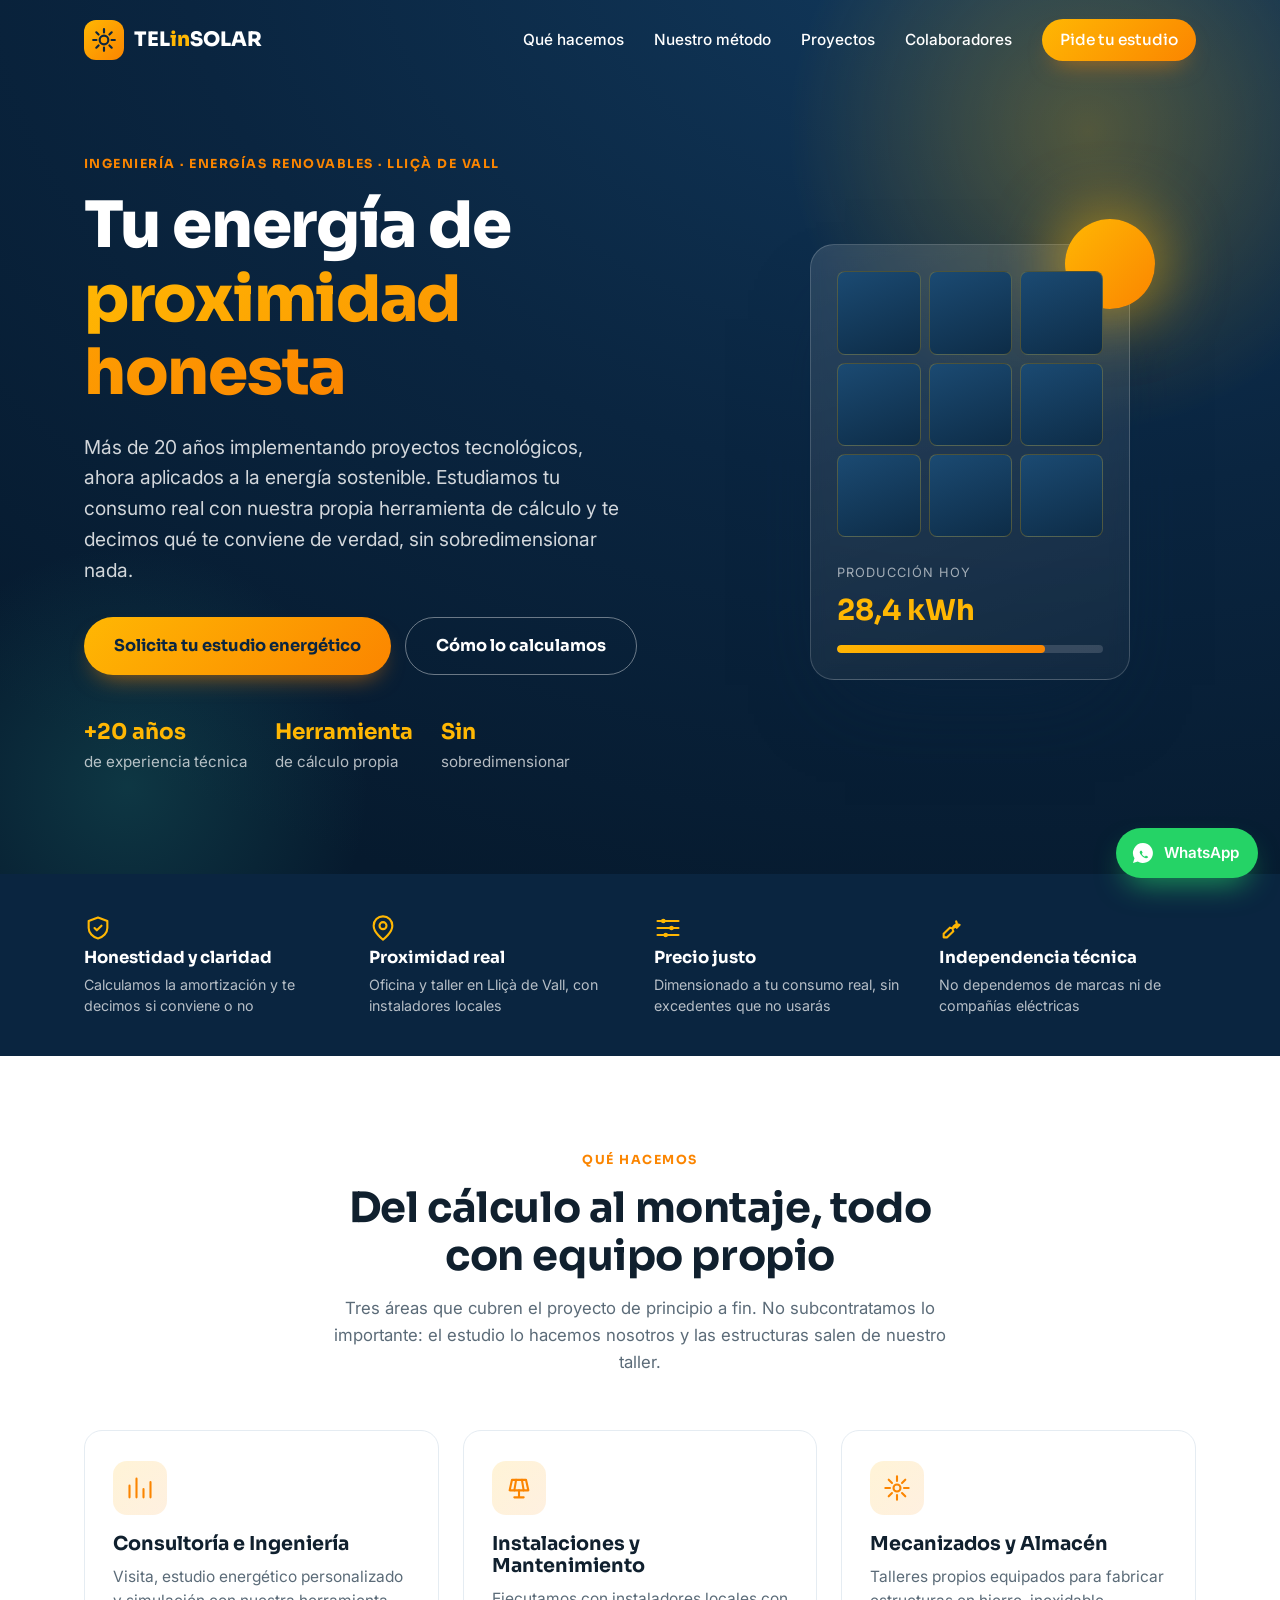
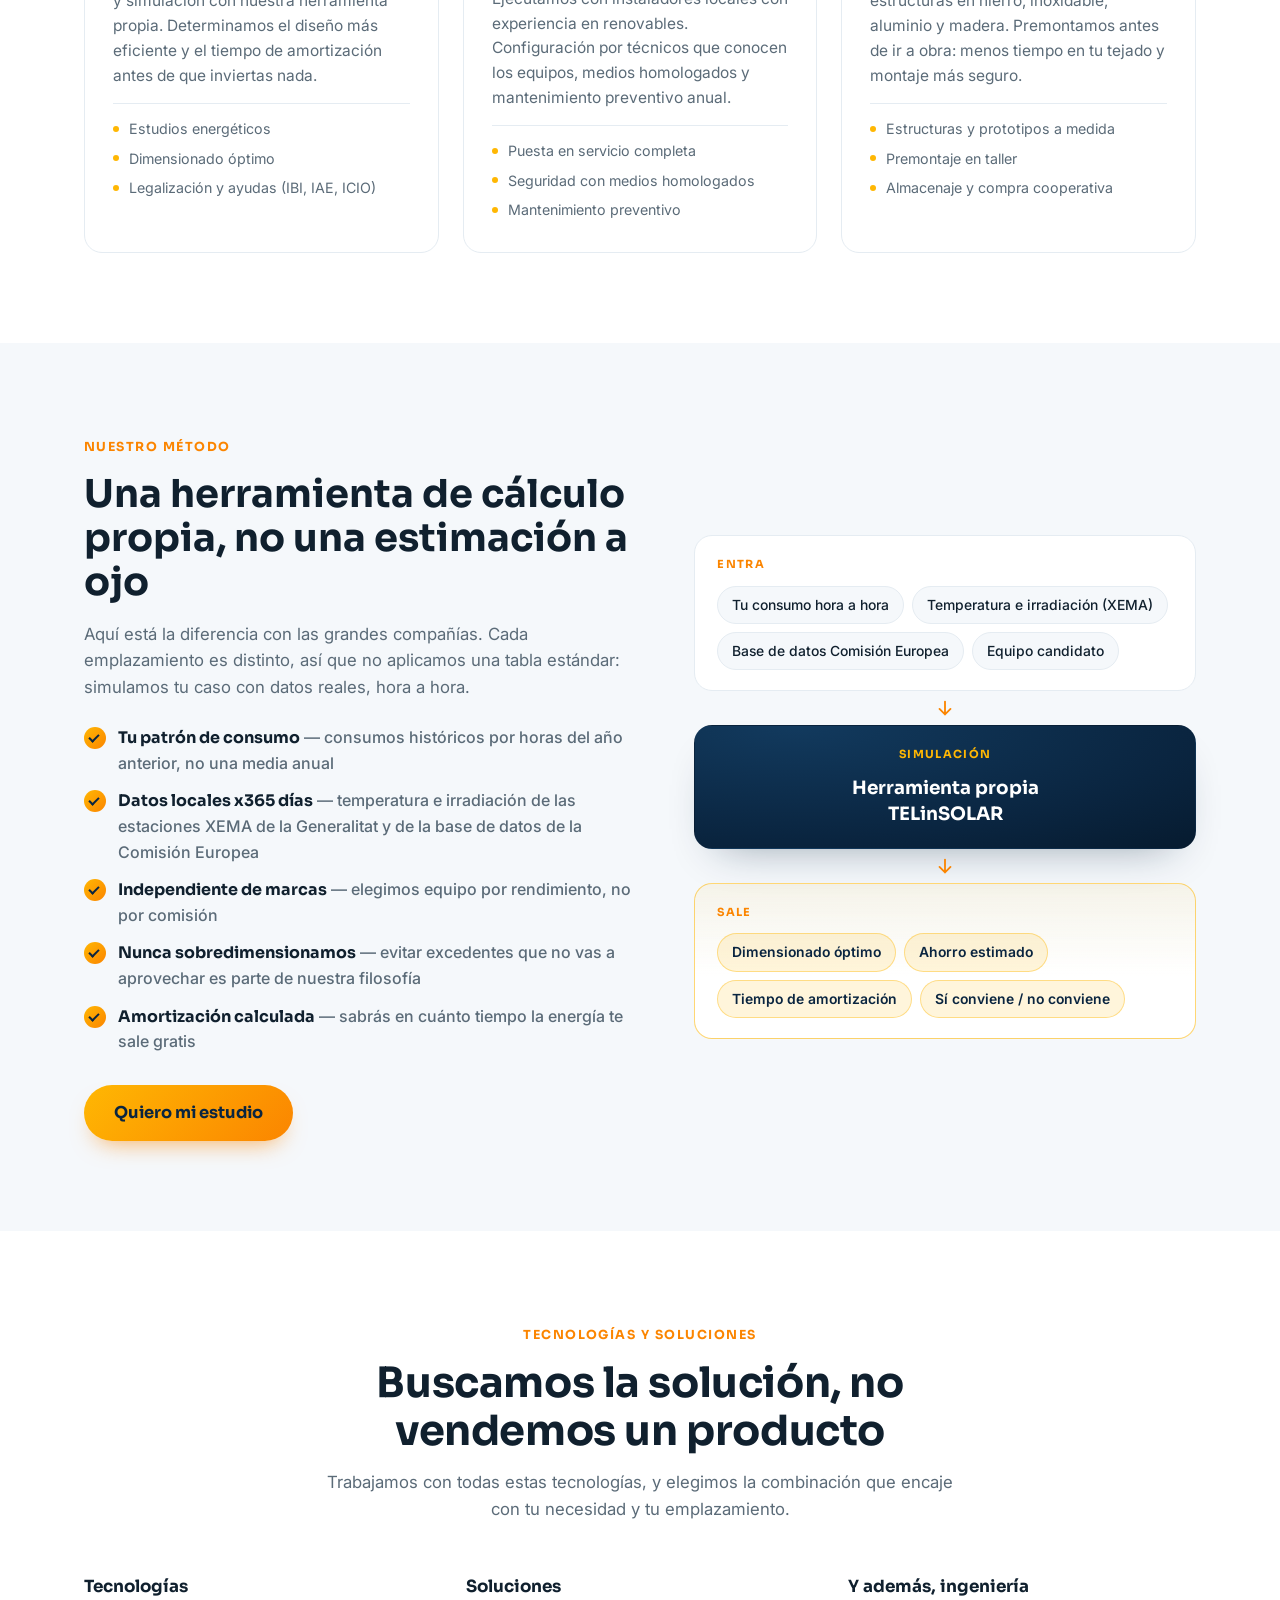
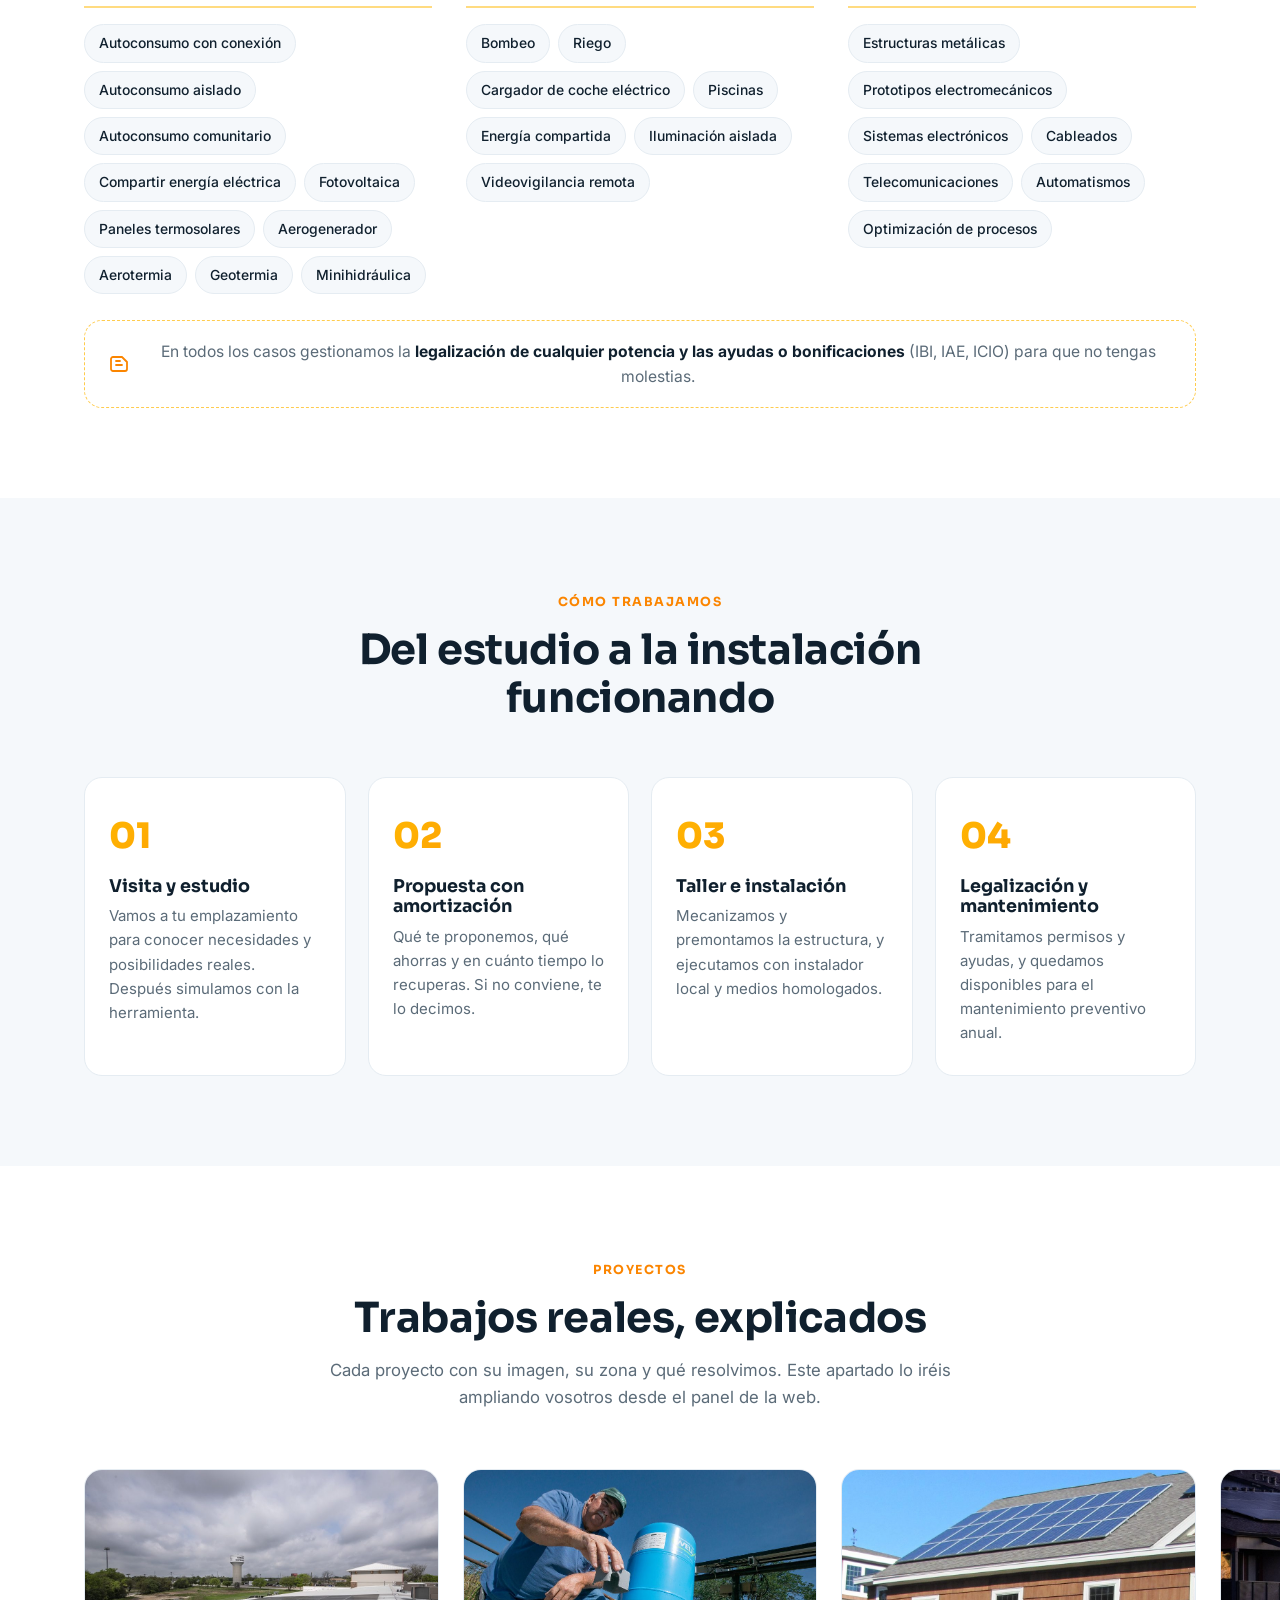
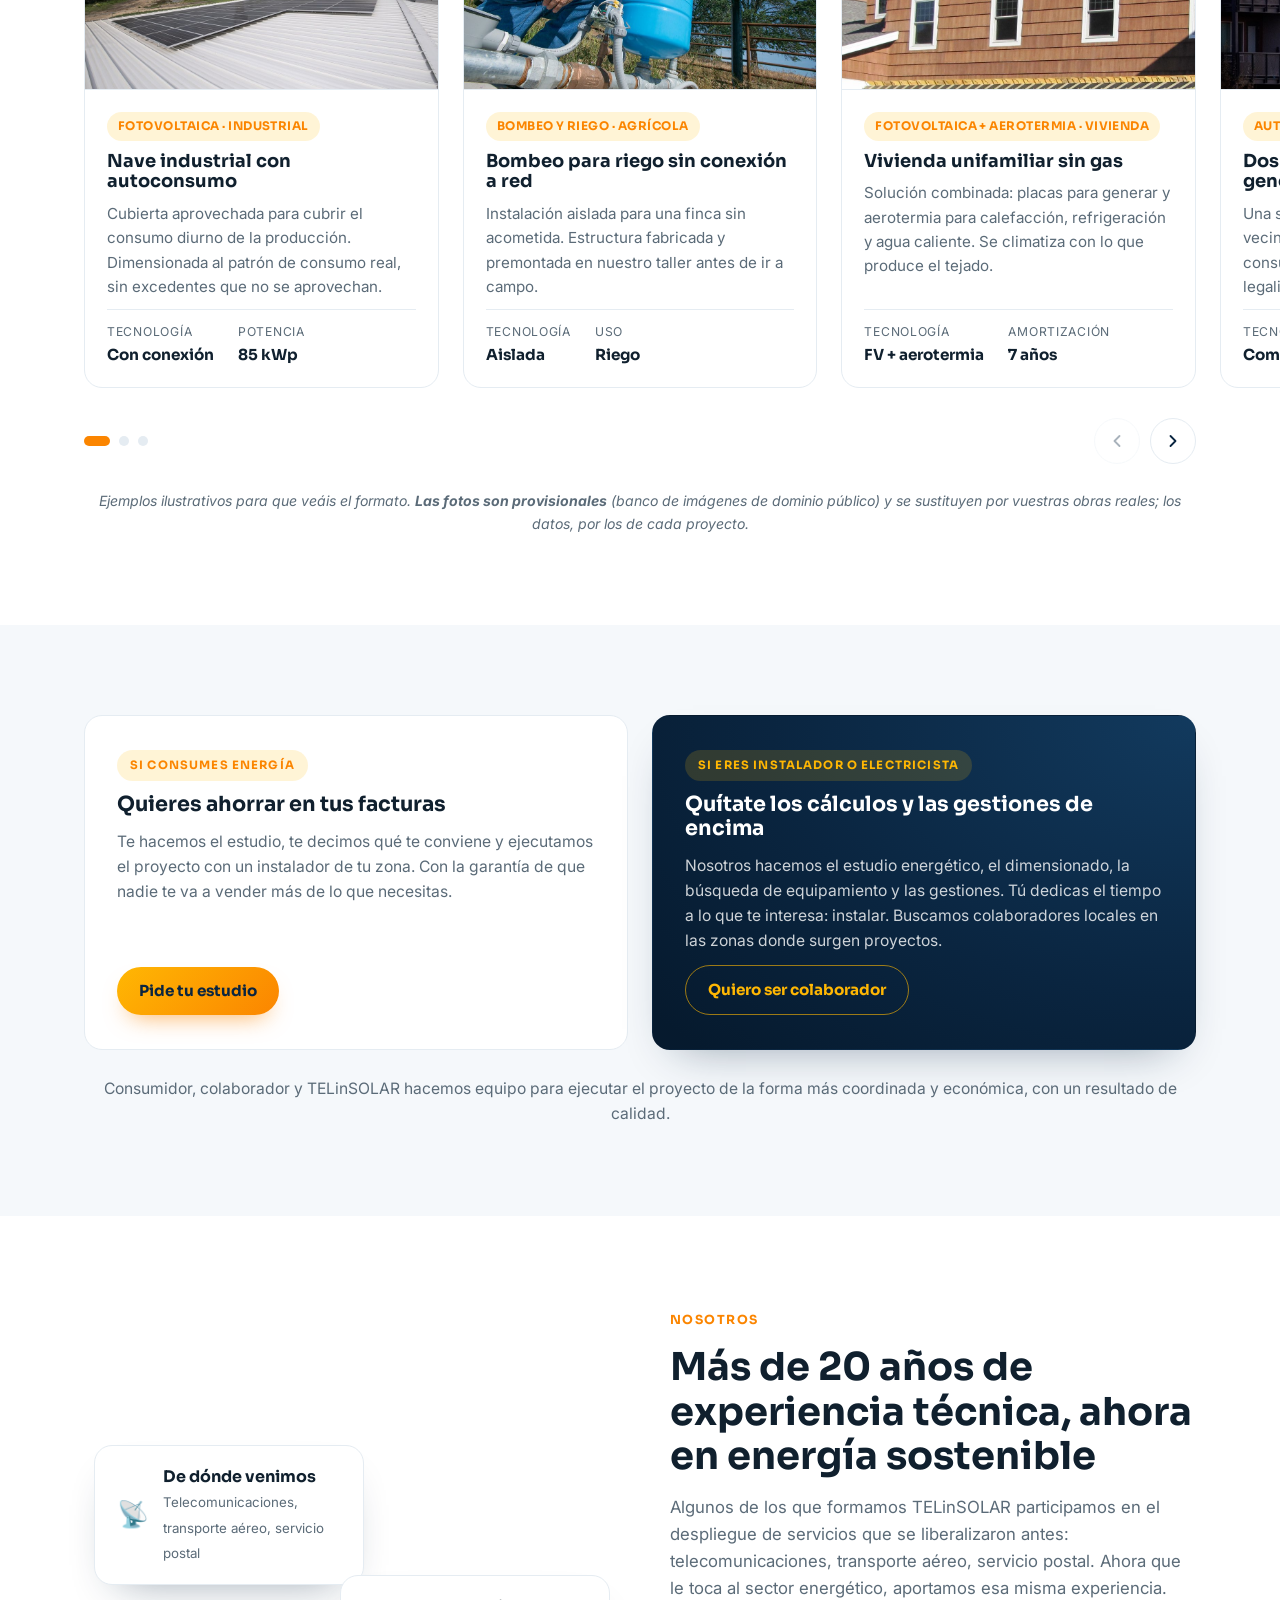
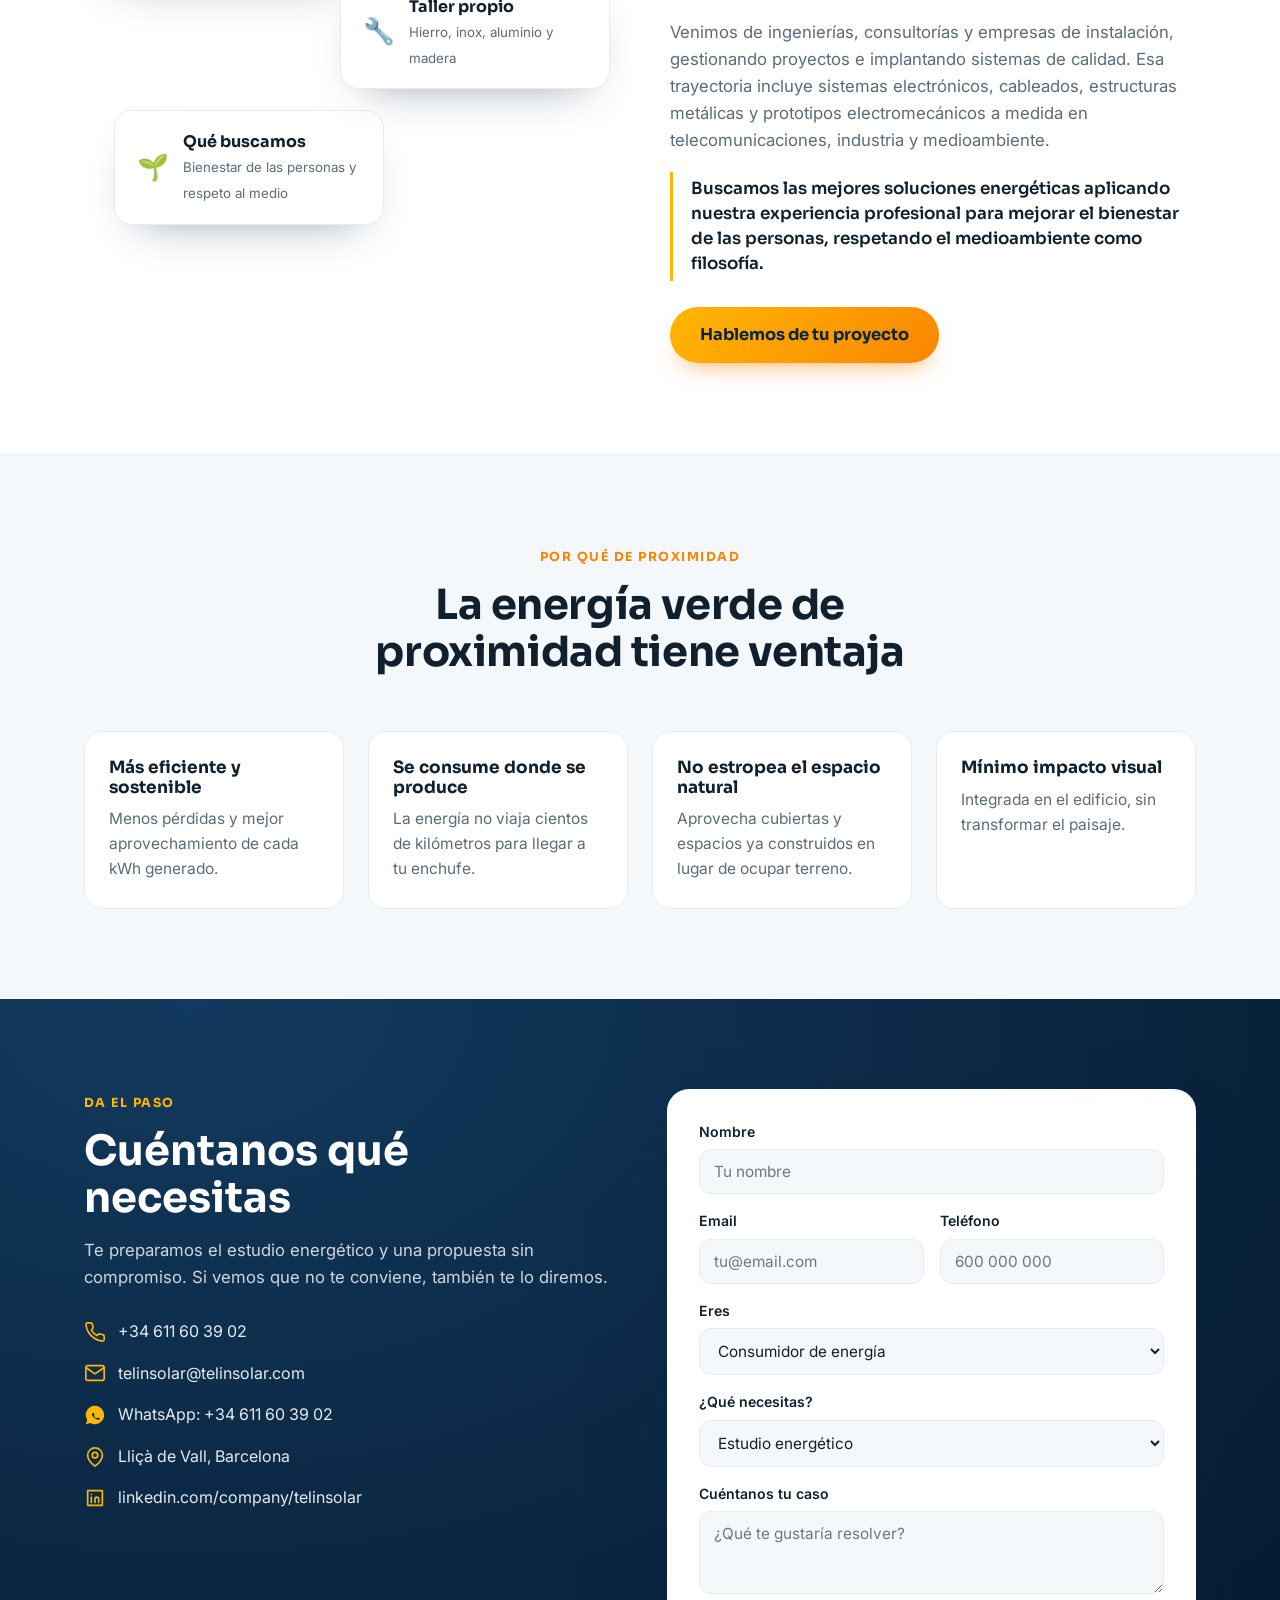
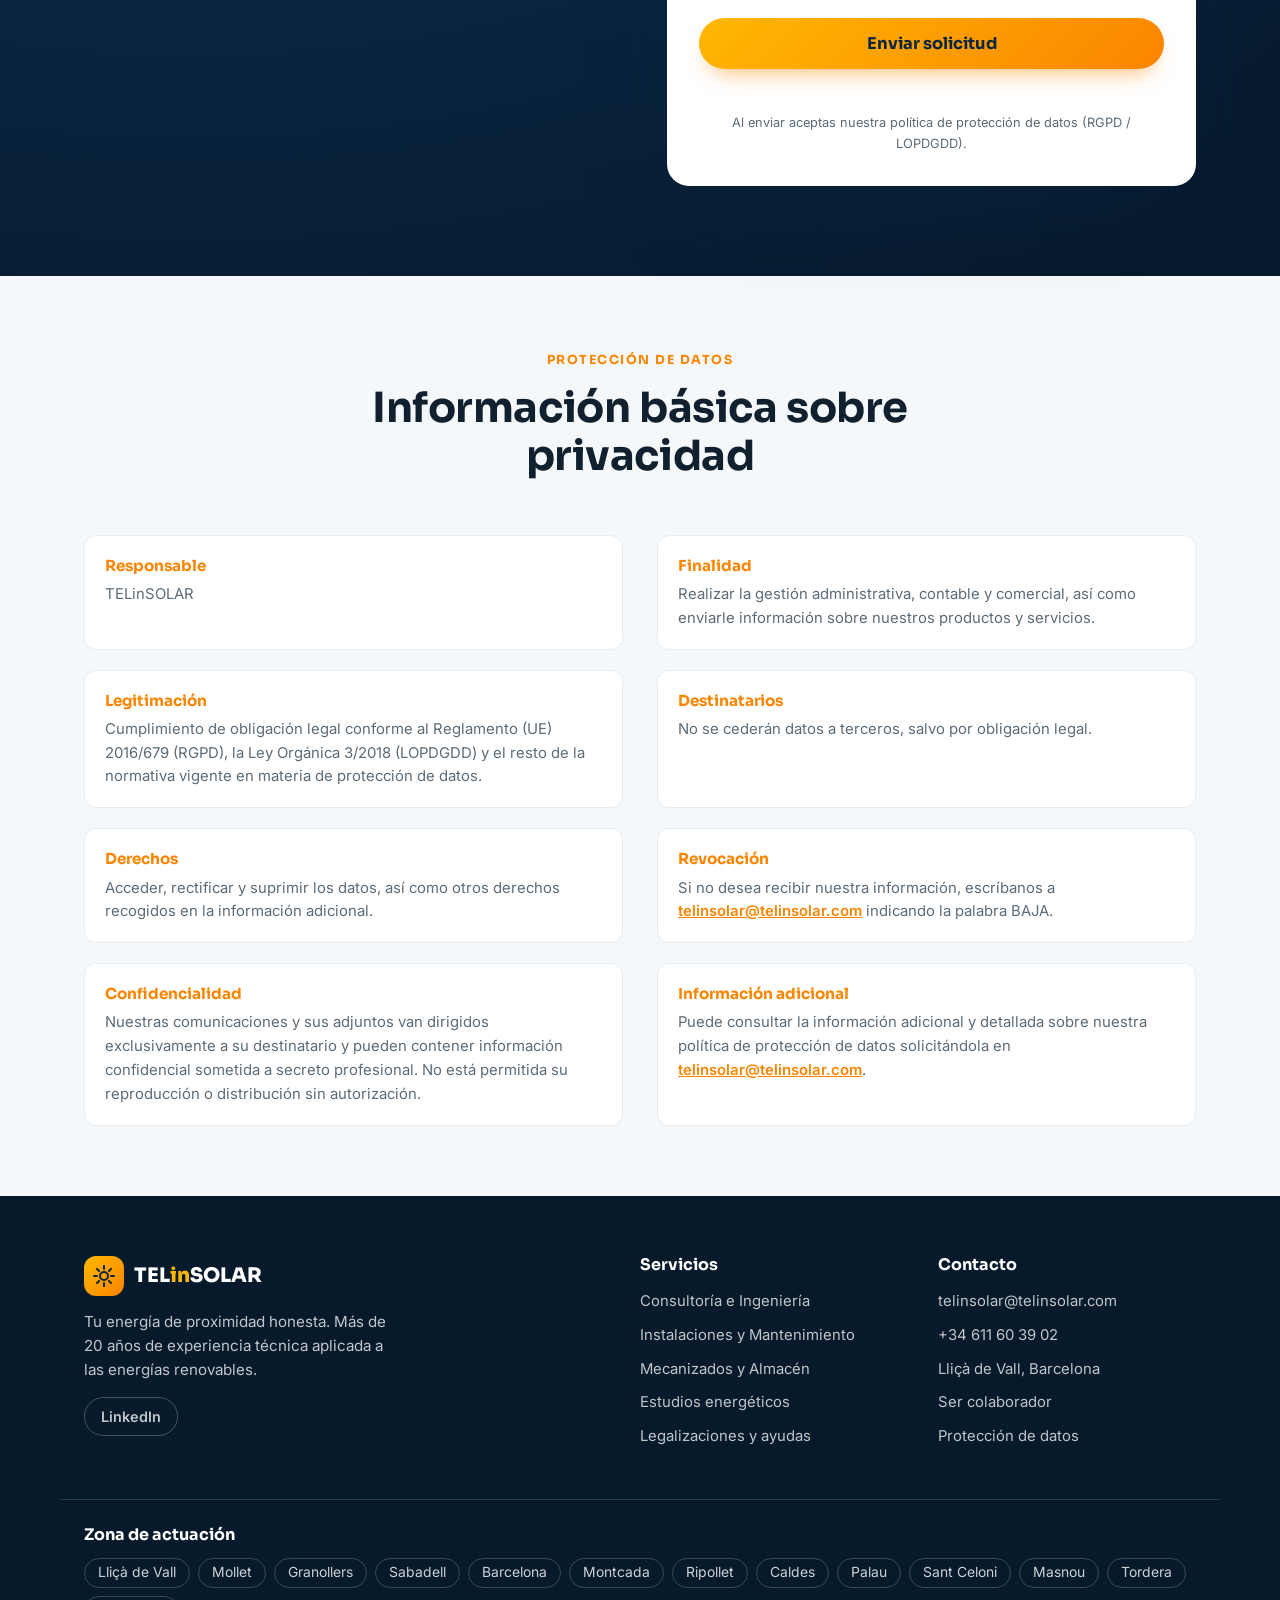
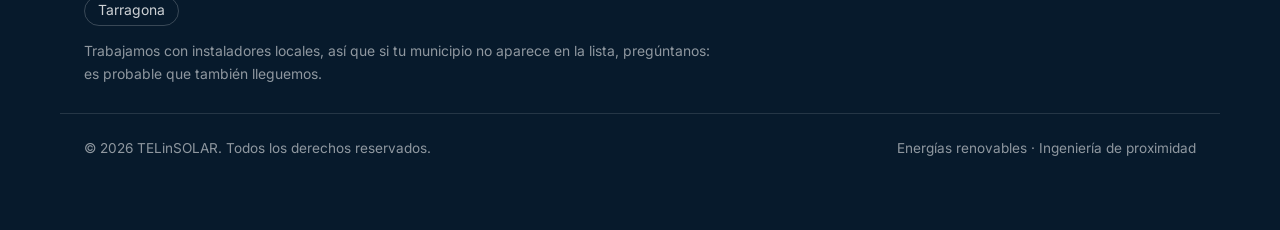
==== commit ea99a67f: "feat: content parity with the client's current site Recovered from telinsolar.com after a full inven" ====
--- a/static/telinsolar/index.html
+++ b/static/telinsolar/index.html
@@ -7,7 +7,7 @@
     <!-- Maqueta de trabajo: no indexar. Se retira al publicar en el dominio del cliente. -->
     <title>TELinSOLAR — Tu energía de proximidad honesta | Ingeniería y energías renovables en Lliçà de Vall</title>
     <meta name="description" content="Más de 20 años de experiencia en proyectos tecnológicos y energías renovables. Estudios energéticos con herramienta propia de cálculo, fotovoltaica, termosolar, eólica, aerotermia y geotermia. Ingeniería, instalación, mecanizados y legalizaciones. Lliçà de Vall, Barcelona.">
-    <meta name="keywords" content="energía solar, fotovoltaica, autoconsumo, termosolar, eólica, aerotermia, geotermia, minihidráulica, estudios energéticos, legalización instalaciones, Lliçà de Vall, Vallès Oriental, Barcelona">
+    <meta name="keywords" content="energía solar, fotovoltaica, autoconsumo, termosolar, eólica, aerotermia, geotermia, minihidráulica, estudios energéticos, legalización instalaciones, Lliçà de Vall, Vallès Oriental, Barcelona, Mollet, Granollers, Sabadell, Montcada, Ripollet, Caldes, Palau, Sant Celoni, Masnou, Tordera, Tarragona">
     <link rel="preconnect" href="https://fonts.googleapis.com">
     <link rel="preconnect" href="https://fonts.gstatic.com" crossorigin>
     <link href="https://fonts.googleapis.com/css2?family=Sora:wght@400;600;700;800&family=Inter:wght@400;500;600&display=swap" rel="stylesheet">
@@ -556,6 +556,10 @@
                         <a href="mailto:telinsolar@telinsolar.com">telinsolar@telinsolar.com</a>
                     </li>
                     <li>
+                        <svg viewBox="0 0 24 24" fill="currentColor" aria-hidden="true"><path d="M12 2a10 10 0 0 0-8.5 15.3L2 22l4.8-1.4A10 10 0 1 0 12 2Zm5.3 14.1c-.2.6-1.3 1.2-1.8 1.2-.5 0-1.9-.2-4-1.9-2.1-1.8-2.7-3.3-2.8-3.8-.1-.5.4-1.5.9-1.8.2-.2.5-.1.7-.1.2 0 .4 0 .5.3l.7 1.5c.1.2 0 .4-.1.6l-.4.5c-.1.2-.2.3 0 .6.2.4.7 1 1.2 1.5.6.5 1.1.8 1.4.9.2.1.4 0 .5-.1l.6-.7c.2-.2.4-.2.6-.1l1.4.7c.2.1.3.3.3.5 0 .1 0 .2-.1.3Z"></path></svg>
+                        <a href="https://api.whatsapp.com/send/?phone=+34611603902&amp;text=Hola,%20tengo%20una%20consulta&amp;app_absent=0" target="_blank" rel="noopener noreferrer">WhatsApp: +34 611 60 39 02</a>
+                    </li>
+                    <li>
                         <svg viewBox="0 0 24 24" fill="none" stroke="currentColor" stroke-width="1.8" stroke-linecap="round" stroke-linejoin="round"><path d="M20 10c0 6-8 12-8 12s-8-6-8-12a8 8 0 0 1 16 0Z"></path><circle cx="12" cy="10" r="3"></circle></svg>
                         <span>Lliçà de Vall, Barcelona</span>
                     </li>
@@ -629,6 +633,8 @@
                 <div><dt>Destinatarios</dt><dd>No se cederán datos a terceros, salvo por obligación legal.</dd></div>
                 <div><dt>Derechos</dt><dd>Acceder, rectificar y suprimir los datos, así como otros derechos recogidos en la información adicional.</dd></div>
                 <div><dt>Revocación</dt><dd>Si no desea recibir nuestra información, escríbanos a <a href="mailto:telinsolar@telinsolar.com">telinsolar@telinsolar.com</a> indicando la palabra BAJA.</dd></div>
+                <div><dt>Confidencialidad</dt><dd>Nuestras comunicaciones y sus adjuntos van dirigidos exclusivamente a su destinatario y pueden contener información confidencial sometida a secreto profesional. No está permitida su reproducción o distribución sin autorización.</dd></div>
+                <div><dt>Información adicional</dt><dd>Puede consultar la información adicional y detallada sobre nuestra política de protección de datos solicitándola en <a href="mailto:telinsolar@telinsolar.com">telinsolar@telinsolar.com</a>.</dd></div>
             </dl>
         </div>
     </section>
@@ -663,12 +669,40 @@
                 <a href="#privacidad">Protección de datos</a>
             </div>
         </div>
+        <div class="container footer-zone">
+            <h4>Zona de actuación</h4>
+            <ul class="zone-list">
+                <li>Lliçà de Vall</li>
+                <li>Mollet</li>
+                <li>Granollers</li>
+                <li>Sabadell</li>
+                <li>Barcelona</li>
+                <li>Montcada</li>
+                <li>Ripollet</li>
+                <li>Caldes</li>
+                <li>Palau</li>
+                <li>Sant Celoni</li>
+                <li>Masnou</li>
+                <li>Tordera</li>
+                <li>Tarragona</li>
+            </ul>
+            <p class="zone-note">Trabajamos con instaladores locales, así que si tu municipio no aparece en la lista, pregúntanos: es probable que también lleguemos.</p>
+        </div>
         <div class="container footer-bottom">
             <span>© <span id="year"></span> TELinSOLAR. Todos los derechos reservados.</span>
             <span>Energías renovables · Ingeniería de proximidad</span>
         </div>
     </footer>
 
+    <!-- Floating WhatsApp (same number and prefilled message as the current site) -->
+    <a class="wa-float"
+       href="https://api.whatsapp.com/send/?phone=+34611603902&amp;text=Hola,%20tengo%20una%20consulta&amp;app_absent=0"
+       target="_blank" rel="noopener noreferrer"
+       aria-label="Escríbenos por WhatsApp al +34 611 60 39 02">
+        <svg viewBox="0 0 24 24" fill="currentColor" aria-hidden="true"><path d="M12 2a10 10 0 0 0-8.5 15.3L2 22l4.8-1.4A10 10 0 1 0 12 2Zm5.3 14.1c-.2.6-1.3 1.2-1.8 1.2-.5 0-1.9-.2-4-1.9-2.1-1.8-2.7-3.3-2.8-3.8-.1-.5.4-1.5.9-1.8.2-.2.5-.1.7-.1.2 0 .4 0 .5.3l.7 1.5c.1.2 0 .4-.1.6l-.4.5c-.1.2-.2.3 0 .6.2.4.7 1 1.2 1.5.6.5 1.1.8 1.4.9.2.1.4 0 .5-.1l.6-.7c.2-.2.4-.2.6-.1l1.4.7c.2.1.3.3.3.5 0 .1 0 .2-.1.3Z"></path></svg>
+        <span>WhatsApp</span>
+    </a>
+
     <script src="script.js"></script>
 </body>
 </html>
--- a/static/telinsolar/styles.css
+++ b/static/telinsolar/styles.css
@@ -511,10 +511,40 @@
 .footer-col h4 { color: var(--white); font-size: 1rem; margin-bottom: 16px; }
 .footer-col a, .footer-col span { display: block; margin-bottom: 10px; font-size: .93rem; transition: color .2s ease; }
 .footer-col a:hover { color: var(--sun); }
+.footer-zone { padding-bottom: 28px; border-top: 1px solid rgba(255,255,255,.12); padding-top: 26px; }
+.footer-zone h4 { color: var(--white); font-size: 1rem; margin-bottom: 14px; }
+.zone-list { list-style: none; display: flex; flex-wrap: wrap; gap: 8px; margin-bottom: 14px; }
+.zone-list li {
+    font-size: .87rem; line-height: 1;
+    border: 1px solid rgba(255,255,255,.2); border-radius: 999px;
+    padding: 7px 13px; color: rgba(255,255,255,.8);
+}
+.zone-note { font-size: .87rem; color: rgba(255,255,255,.55); max-width: 640px; }
 .footer-bottom {
     display: flex; justify-content: space-between; flex-wrap: wrap; gap: 10px;
     padding-top: 24px; border-top: 1px solid rgba(255,255,255,.12);
     font-size: .85rem; color: rgba(255,255,255,.55);
+    /* keep the last line clear of the floating WhatsApp button */
+    padding-bottom: 44px;
+}
+
+/* Floating WhatsApp */
+.wa-float {
+    position: fixed; right: 22px; bottom: 22px; z-index: 60;
+    display: inline-flex; align-items: center; gap: 9px;
+    background: #25d366; color: #fff;
+    border-radius: 999px; padding: 13px 19px 13px 15px;
+    font-weight: 600; font-size: .95rem;
+    box-shadow: 0 14px 30px -10px rgba(37, 211, 102, .7);
+    transition: transform .2s ease, box-shadow .2s ease;
+}
+.wa-float svg { width: 24px; height: 24px; flex: 0 0 auto; }
+.wa-float:hover { color: #fff; transform: translateY(-3px); box-shadow: 0 20px 38px -12px rgba(37, 211, 102, .8); }
+.wa-float:focus-visible { outline: 3px solid var(--sky); outline-offset: 3px; }
+@media (max-width: 560px) {
+    /* icon only, so it never covers the content on a phone */
+    .wa-float { padding: 14px; right: 16px; bottom: 16px; }
+    .wa-float span { display: none; }
 }
 
 /* ===== Reveal animation ===== */
